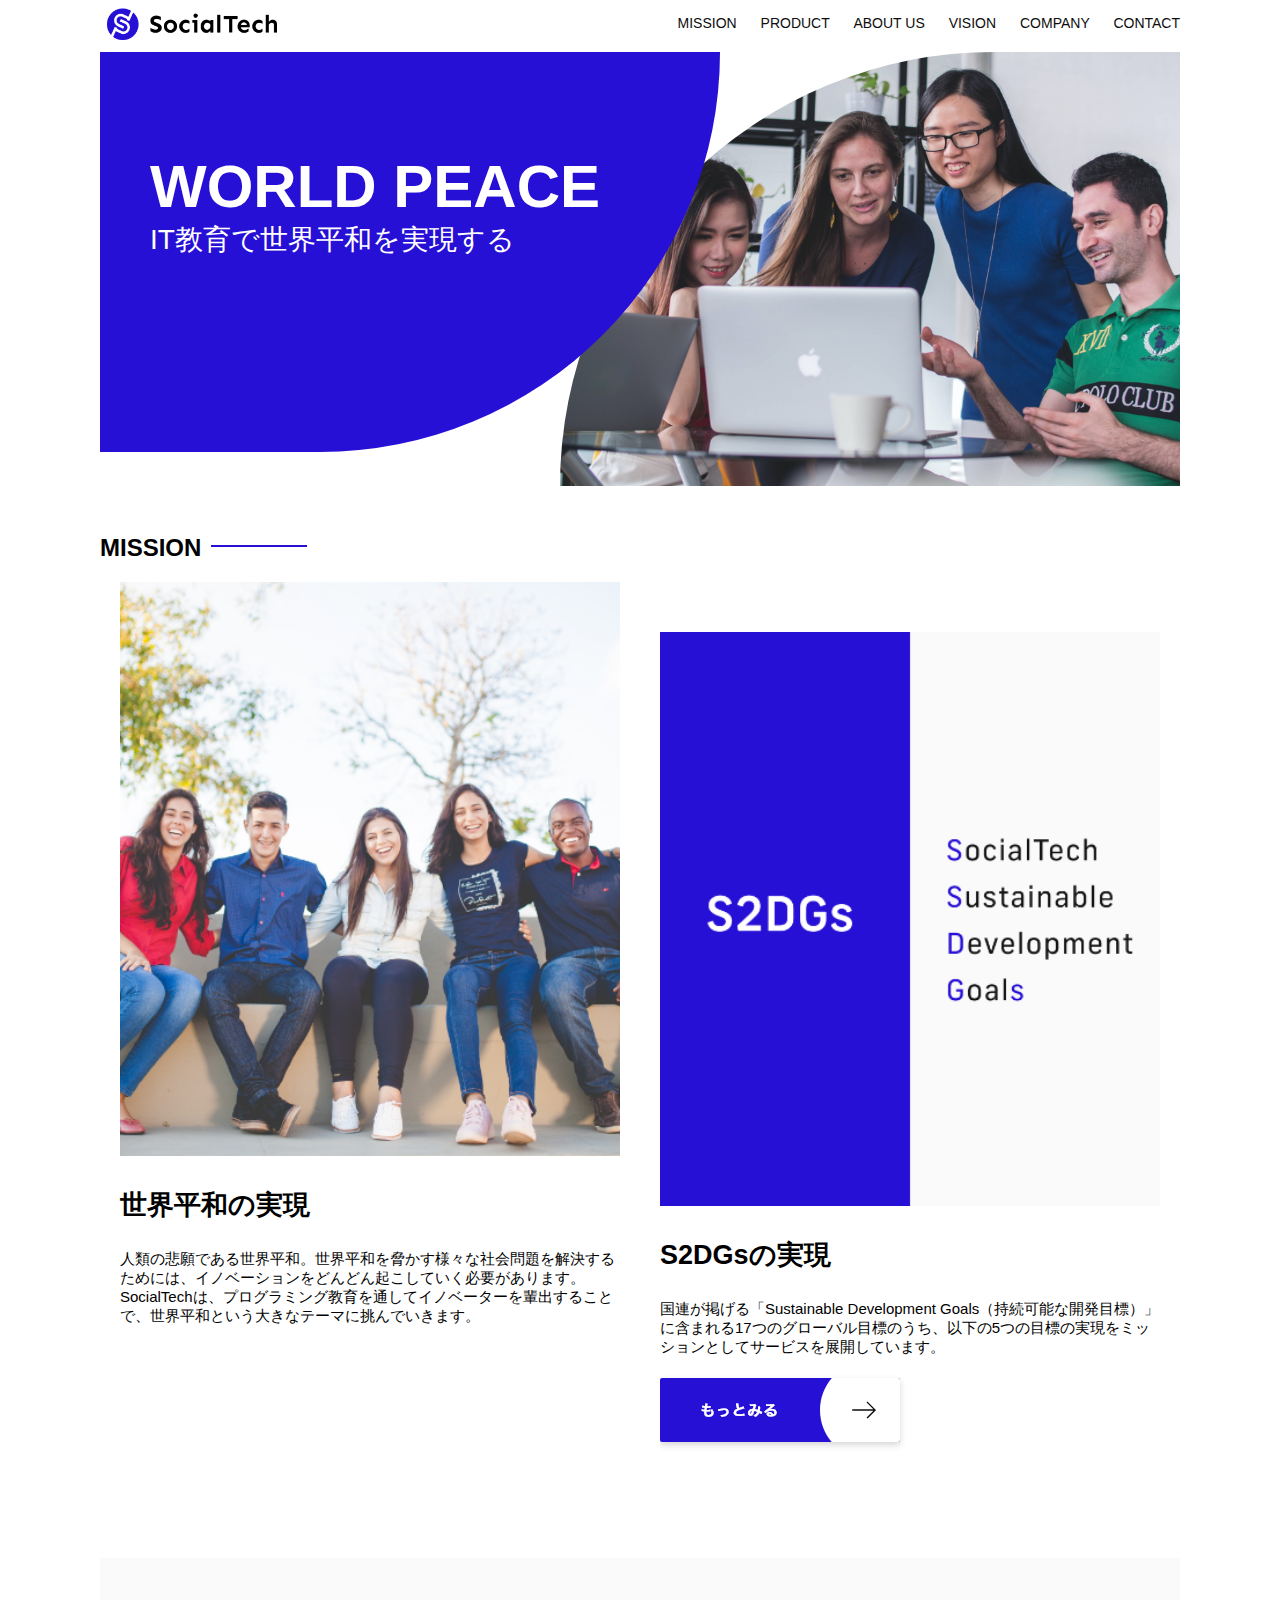
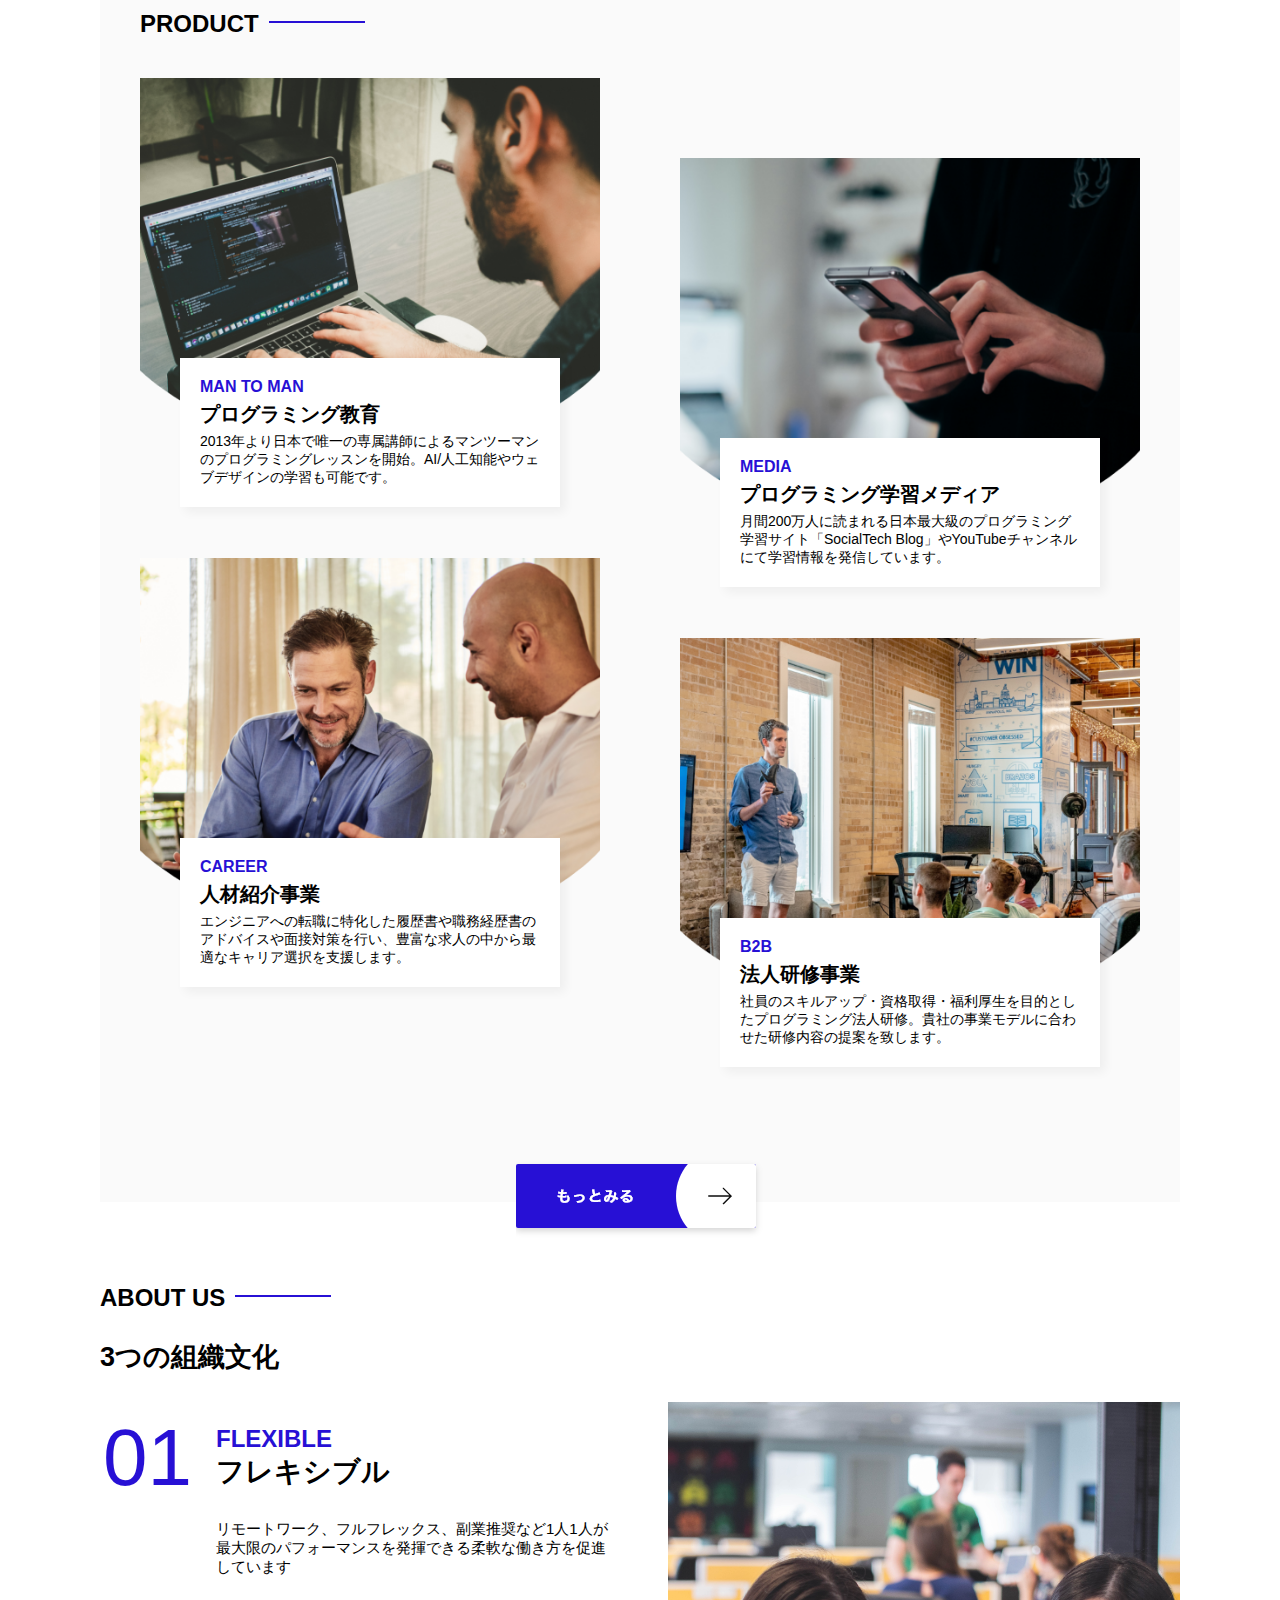
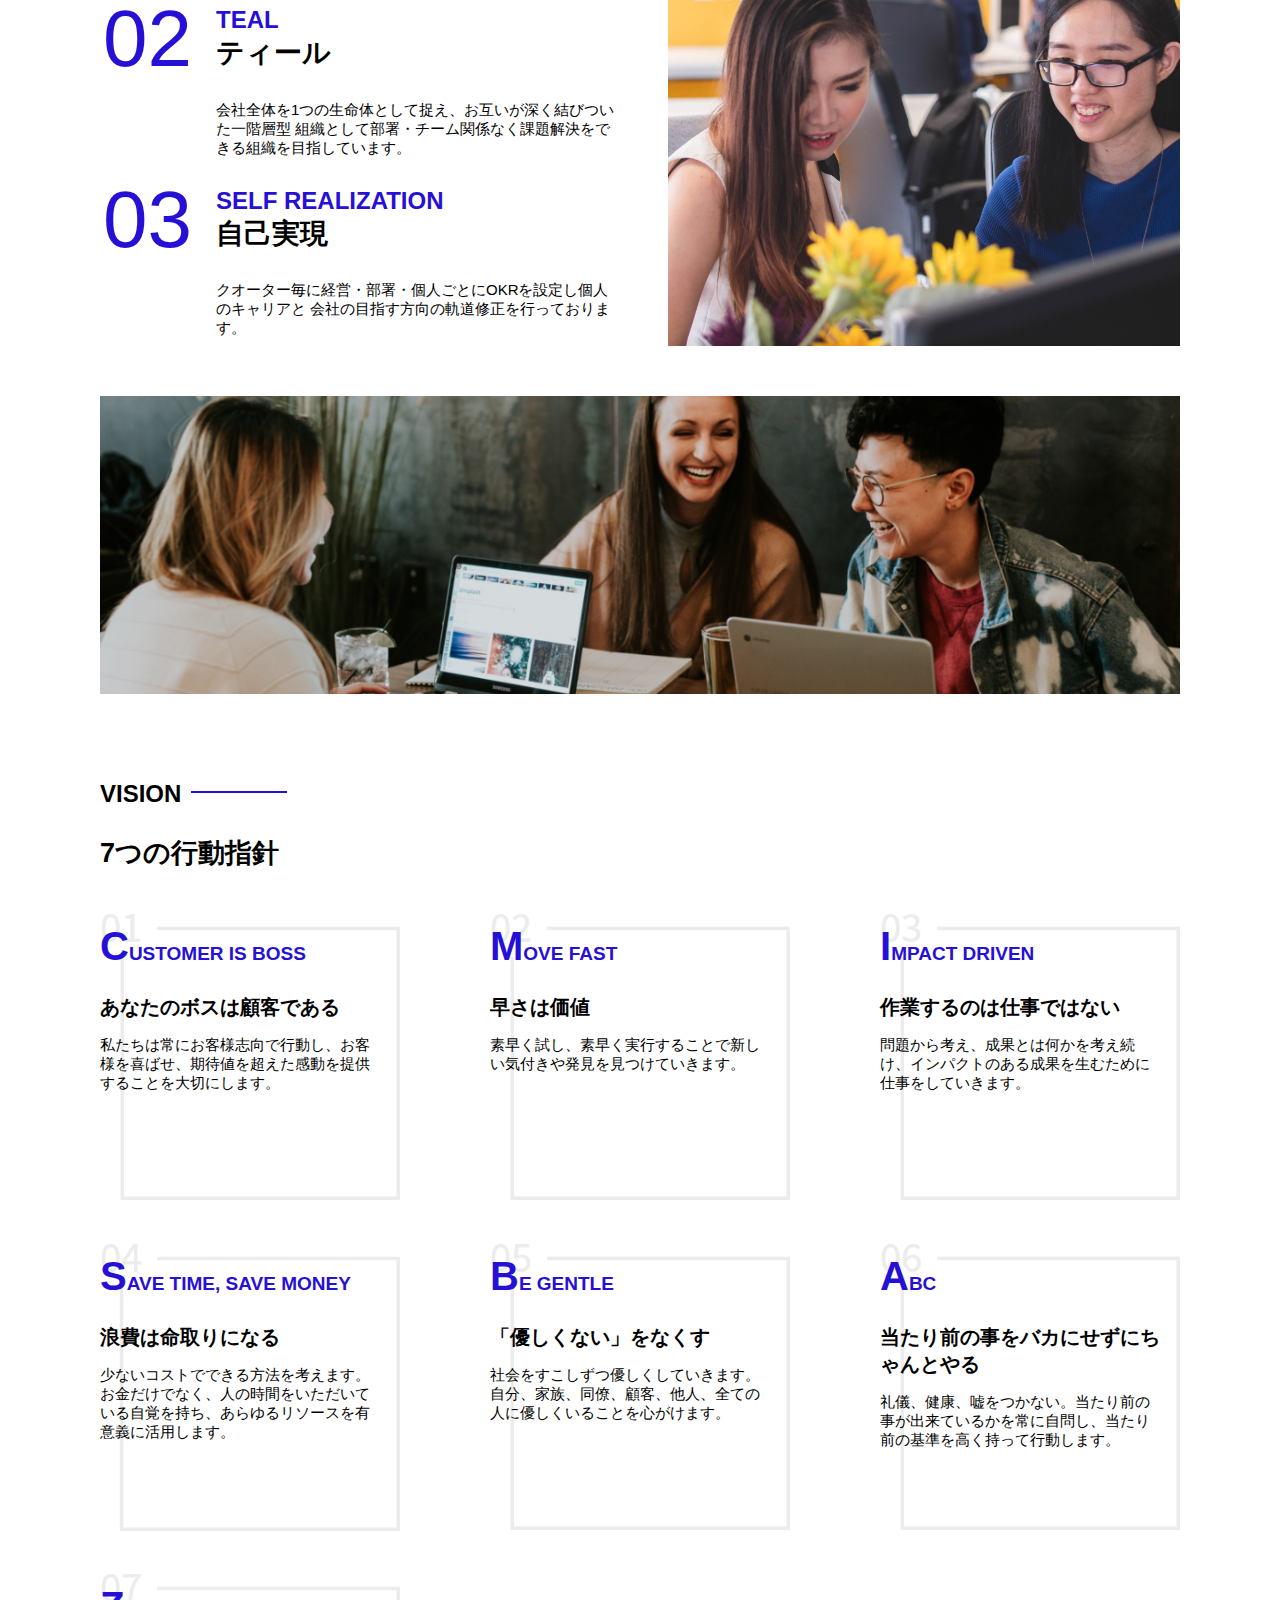
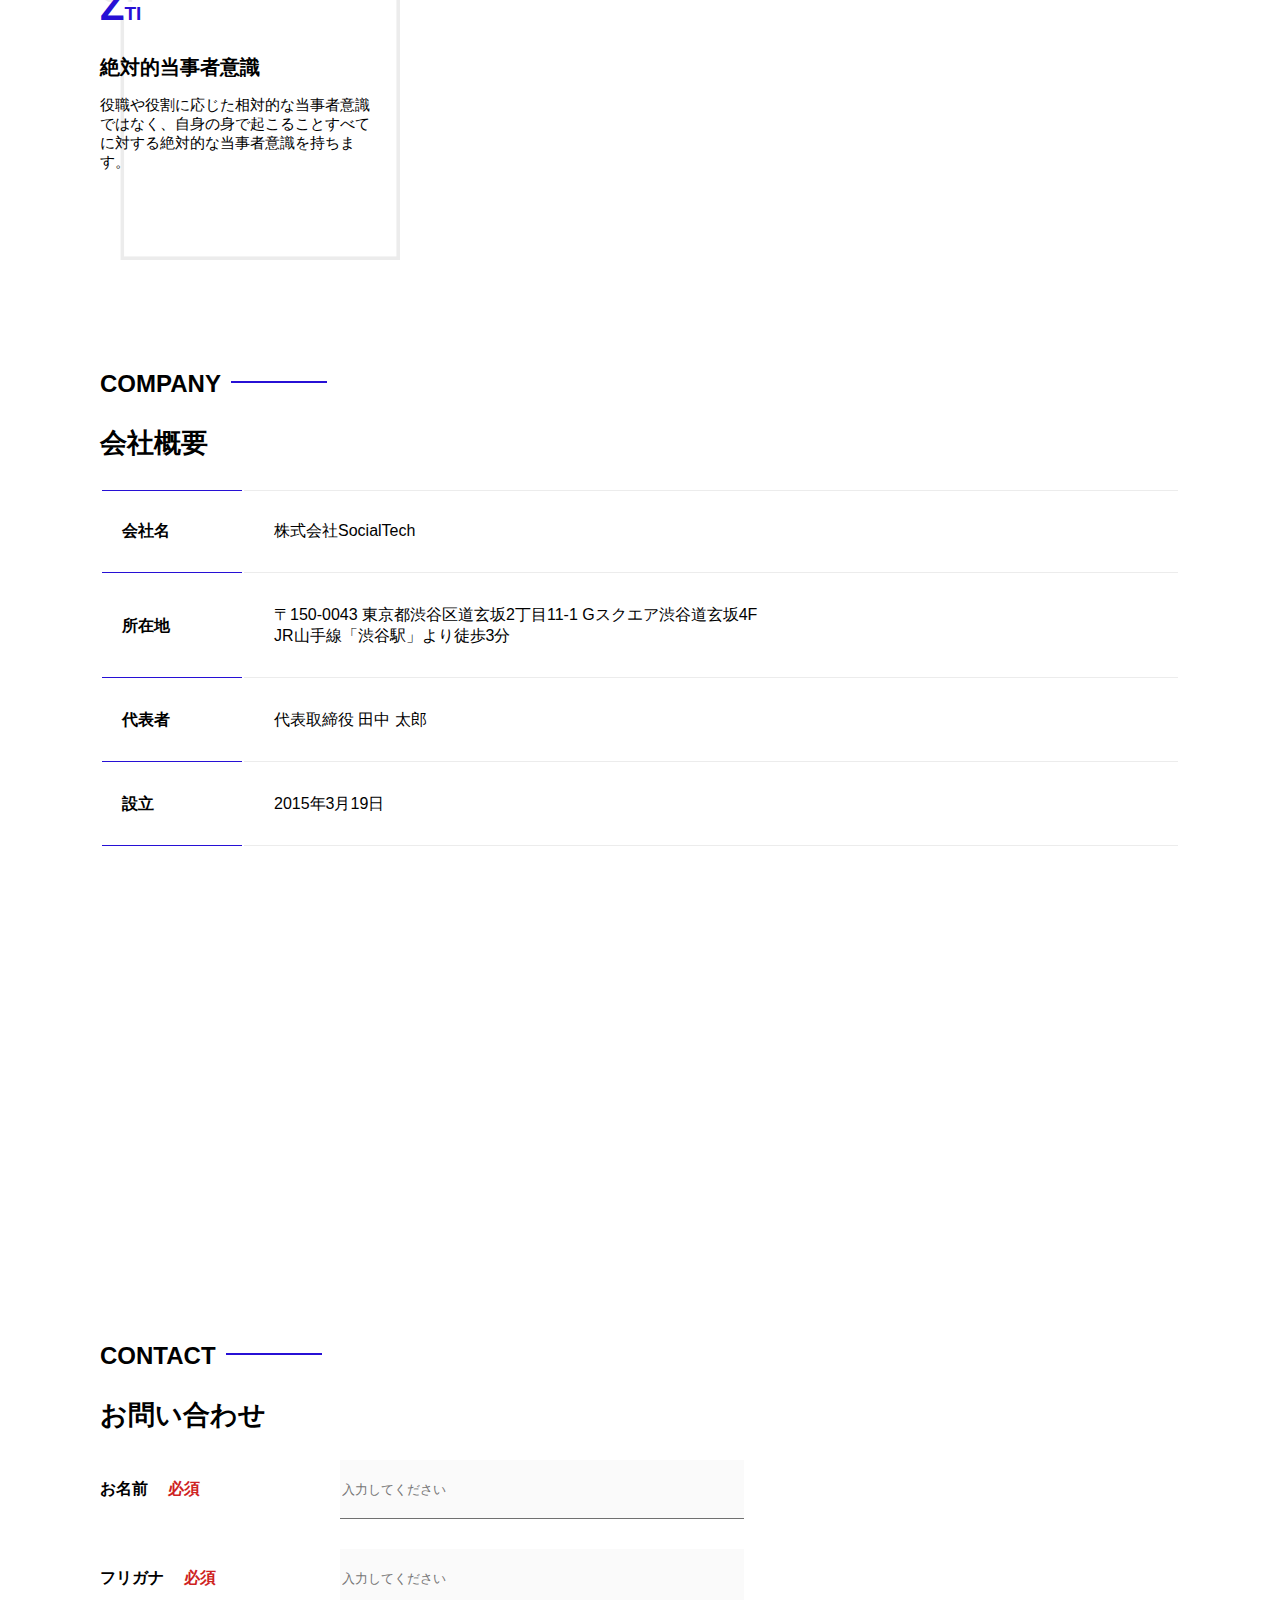
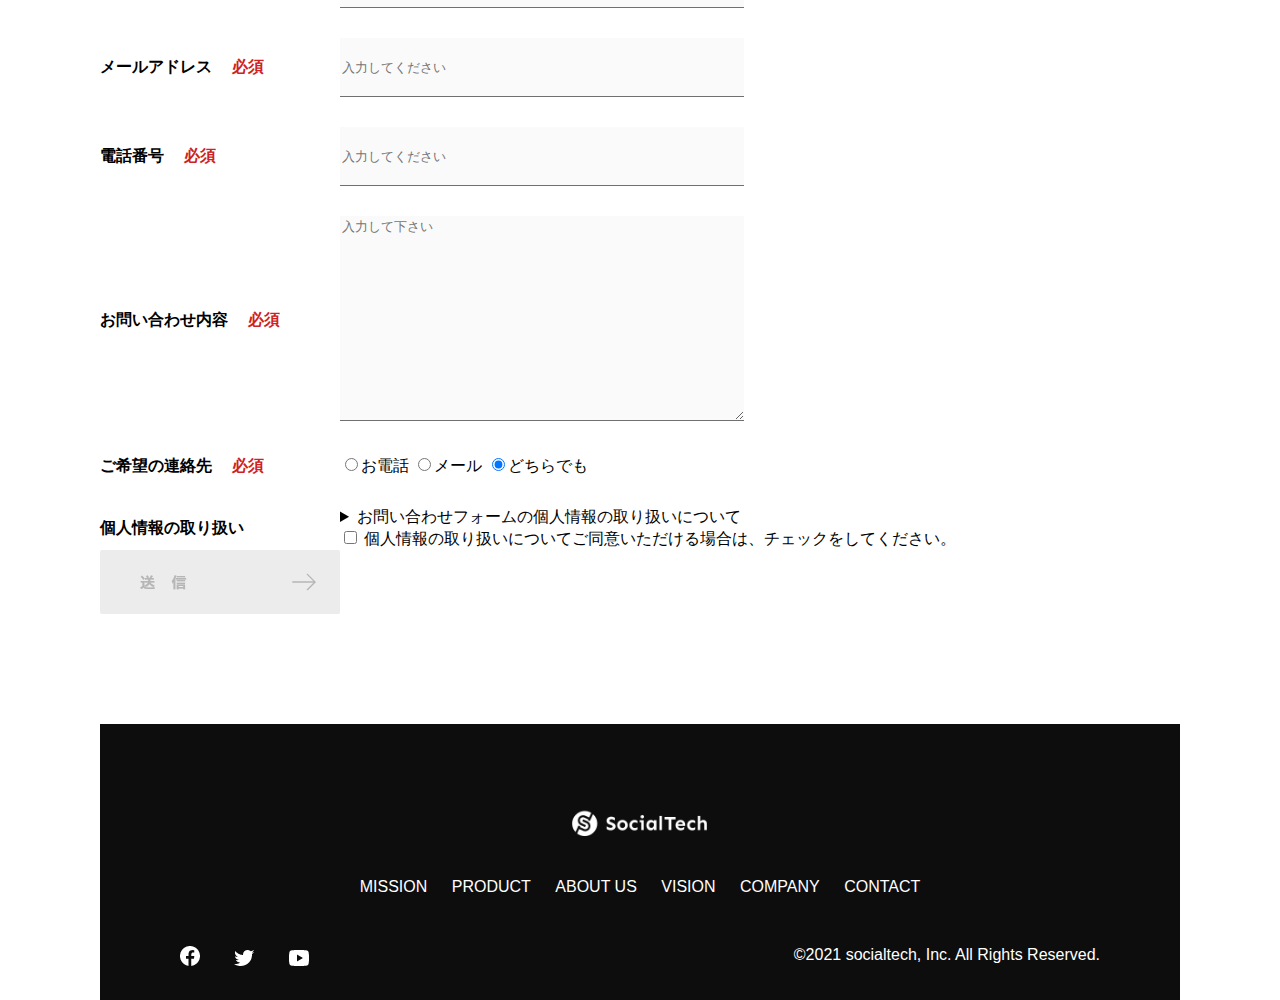
==== index.html @ 7c23506d "初回コミット" ====
<!DOCTYPE html>
<html>
  <head>
    <title>SocialTech</title>
    <meta name="description" content="SocialTechが目指す5つの目標（S2DGs）を紹介します">
    <meta charset="UTF-8">
    <meta name="viewport" content="width=device-width, initial-scale=1.0">
    <link rel="stylesheet" href="style.css"> 
    <style>
      img:not([alt]) {
        border: 10px solid red;
      }
    </style>
  </head>
  <body>
    <!-- ヘッダー -->
    <header>
      <!-- ロゴ -->
      <a href="index.html" id="logo"><img src="images/logo.png" alt="トップページに戻る"></a>
      <!-- PC用ナビゲーション -->
      <nav id="nav-pc">
        <a href="mission.html">MISSION</a>
        <a href="product.html">PRODUCT</a>
        <a href="index.html#aboutus">ABOUT US</a>
        <a href="index.html#vision">VISION</a>
        <a href="index.html#company">COMPANY</a>
        <a href="index.html#contact">CONTACT</a>
      </nav>
    <!-- スマホ用メニューボタン -->
     <img id="menu-sp" src="images/button-menu.png" alt="ナビゲーションを開く" onclick="document.getElementById('nav-sp').style.display = 'block'">
     <!-- スマホ用ナビゲーション -->
     <nav id="nav-sp">
       <img id="close" src="images/button-close.png" alt="ナビゲーションを閉じる" onclick="document.getElementById('nav-sp').style.display = 'none'">
       <a id="logo-sp" href="index.html" onclick="document.getElementById('nav-sp').style.display = 'none'"><img src="images/logo-sp.png" alt="トップページに戻る"></a>
       <a class="menu" href="mission.html" onclick="document.getElementById('nav-sp').style.display = 'none'">MISSION</a>
       <a class="menu" href="product.html" onclick="document.getElementById('nav-sp').style.display = 'none'">PRODUCT</a>
       <a class="menu" href="index.html#aboutus" onclick="document.getElementById('nav-sp').style.display = 'none'">ABOUT US</a>
       <a class="menu" href="index.html#vision" onclick="document.getElementById('nav-sp').style.display = 'none'">VISION</a>
       <a class="menu" href="index.html#company" onclick="document.getElementById('nav-sp').style.display = 'none'">COMPANY</a>
       <a class="menu" href="index.html#contact" onclick="document.getElementById('nav-sp').style.display = 'none'">CONTACT</a>
       <div id="sns">
         <a href="https://www.facebook.com/sejuku2013"><img src="images/button-facebook.png" alt="Facebookのリンク"></a>
         <a href="https://twitter.com/samuraijuku"><img src="images/button-twitter.png" alt="Twitterのリンク"></a>
         <a href="https://www.youtube.com/channel/UCCFOQO5aDK0xXam4cUQXT8g"><img src="images/button-youtube.png" alt="YouTubeのリンク"></a>
       </div>
    </header>
    <!-- メイン -->  
    <main>
      <article>
        <!-- メインビジュアル -->
        <section id="main-visual">
          <div id="main-message">
            <h1>WORLD PEACE</h1>
            <p>IT教育で世界平和を実現する</p>
          </div>
          <img src="images/index/index-main.png" alt="多国籍の仲間がパソコンを眺める">
        </section>

        <!--ミッション-->
        <section id="mission">
          <h2 class="index-h2">MISSION</h2>
          <div id="mission-flex">
            <!-- 左側 -->
            <div>
              <img id="mission-photo" src="images/index/index-mission.png" alt="屋外のベンチで写真を撮影する多国籍の仲間たち">
              <h3>世界平和の実現</h3>
              <p>人類の悲願である世界平和。世界平和を脅かす様々な社会問題を解決するためには、イノベーションをどんどん起こしていく必要があります。SocialTechは、プログラミング教育を通してイノベーターを輩出することで、世界平和という大きなテーマに挑んでいきます。
              </p>
            </div>
            
            <!-- 右側 -->
            <div>
              <img id="s2dgs" src="images/index/s2dgs.png" alt="S2DGs">
              <h3>S2DGsの実現</h3>
              <p>国連が掲げる「Sustainable Development Goals（持続可能な開発目標）」に含まれる17つのグローバル目標のうち、以下の5つの目標の実現をミッションとしてサービスを展開しています。</p>
              <a href="mission.html">
                <img src="images/button-more.png" alt="もっとみる">
              </a>
            </div>
          </div>
        </section>

        <!-- プロダクト -->
        <section id="product">
          <h2 class="index-h2">PRODUCT</h2>
          <div>
            <div id="product-left">
              <div>
                <img class="product-photo" src="images/index/index-mantoman.png" alt="PCでコードを書く男性">
                <div class="product-explain">
                  <span>MAN TO MAN</span>
                  <h3>プログラミング教育</h3>
                  <p>2013年より日本で唯一の専属講師によるマンツーマンのプログラミングレッスンを開始。AI/人工知能やウェブデザインの学習も可能です。</p>
                </div>
              </div>
              <div>
                <img class="product-photo" src="images/index/index-career.png" alt="笑顔で話し合う2人の男性">
                <div class="product-explain">
                  <span>CAREER</span>
                  <h3>人材紹介事業</h3>
                  <p>エンジニアへの転職に特化した履歴書や職務経歴書のアドバイスや面接対策を行い、豊富な求人の中から最適なキャリア選択を支援します。</p>
                </div>
              </div>
            </div>
            <div id="product-right">
              <div>
                <img class="product-photo" src="images/index/index-media.png" alt="スマートフォンを操作する人">
                <div class="product-explain">
                  <span>MEDIA</span>
                  <h3>プログラミング学習メディア</h3>
                  <p>月間200万人に読まれる日本最大級のプログラミング学習サイト「SocialTech Blog」やYouTubeチャンネルにて学習情報を発信しています。</p>
                </div>
              </div>
              <div>
                <img class="product-photo" src="images/index/index-b2b.png" alt="講演中の男性とそれを聴く人々">
                <div class="product-explain">
                  <span>B2B</span>
                  <h3>法人研修事業</h3>
                  <p>社員のスキルアップ・資格取得・福利厚生を目的としたプログラミング法人研修。貴社の事業モデルに合わせた研修内容の提案を致します。</p>
                </div>
              </div>
            </div>
          </div>
          <div>
            <a id="product-more" href="http://google.com">
              <img src="images/button-more.png" alt="もっと見る">
            </a>
          </div>
        </section>

        <!-- ABOUT US -->
        <section id="aboutus">
          <h2 class="index-h2">ABOUT US</h2>
          <h3>3つの組織文化</h3>
          <div>
            <table class="culture-table">
              <tr>
                <td>
                  <span class="culture-num">01</span>
                </td>
                <td>
                  <span class="culture-en">FLEXIBLE</span>
                  <span class="culture-jp">フレキシブル</span>
                </td>
              </tr>
              <tr>
                <td>
                  <!-- 空のセル -->
                </td>
                <td>
                  <p class="culture-description">
                    リモートワーク、フルフレックス、副業推奨など1人1人が最大限のパフォーマンスを発揮できる柔軟な働き方を促進しています
                  </p>
                </td>
              </tr>
              <tr>
                <td>
                  <span class="culture-num">02</span>
                </td>
                <td>
                  <span class="culture-en">TEAL</span>
                  <span class="culture-jp">ティール</span>
                </td>
              </tr>
              <tr>
                <td>
                  <!-- 空のセル -->
                </td>
                <td>
                  <p class="culture-description">
                    会社全体を1つの生命体として捉え、お互いが深く結びついた一階層型
                    組織として部署・チーム関係なく課題解決をできる組織を目指しています。
                  </p>
                </td>
              </tr>
              <tr>
                <td>
                  <span class="culture-num">03</span>
                </td>
                <td>
                  <span class="culture-en">SELF REALIZATION</span>
                  <span class="culture-jp">自己実現</span>
                </td>
              </tr>
              <tr>
                <td>
                  <!-- 空のセル -->
                </td>
                <td>
                  <p class="culture-description">
                    クオーター毎に経営・部署・個人ごとにOKRを設定し個人のキャリアと
                    会社の目指す方向の軌道修正を行っております。
                  </p>
                </td>
              </tr>
            </table>
            <img class="culture-img" src="images/index/index-aboutus1.png" alt="笑顔で話し合う2人の女性">
          </div>
            <img class="culture-img2" src="images/index/index-aboutus2.png" alt="笑顔で話し合う3人の男女">
        </section>
         <!-- VISION -->
         <section id="vision">
          <h2 class="index-h2">VISION</h2>
          <h3>7つの行動指針</h3>
          <div>
            <div class="vision-box">
              <img src="images/index/vision-01.png" alt="01">
              <span>
                <h4>CUSTOMER IS BOSS</h4>
                <h5>あなたのボスは顧客である</h5>
                <p>私たちは常にお客様志向で行動し、お客様を喜ばせ、期待値を超えた感動を提供することを大切にします。</p>
              </span>
            </div>
            <div class="vision-box">
              <img src="images/index/vision-02.png" alt="02">
              <span>
                <h4>MOVE FAST</h4>
                <h5>早さは価値</h5>
                <p>素早く試し、素早く実行することで新しい気付きや発見を見つけていきます。</p>
              </span>
            </div>
            <div class="vision-box">
              <img src="images/index/vision-03.png" alt="03">
              <span>
                <h4>IMPACT DRIVEN</h4>
                <h5>作業するのは仕事ではない</h5>
                <p>問題から考え、成果とは何かを考え続け、インパクトのある成果を生むために仕事をしていきます。</p>
              </span>
            </div>
            <div class="vision-box">
              <img src="images/index/vision-04.png" alt="04">
              <span>
                <h4>SAVE TIME, SAVE MONEY</h4>
                <h5>浪費は命取りになる</h5>
                <p>少ないコストでできる方法を考えます。お金だけでなく、人の時間をいただいている自覚を持ち、あらゆるリソースを有意義に活用します。</p>
              </span>
            </div>
            <div class="vision-box">
              <img src="images/index/vision-05.png" alt="05">
              <span>
               <h4>BE GENTLE</h4>
               <h5>「優しくない」をなくす</h5>
               <p>社会をすこしずつ優しくしていきます。自分、家族、同僚、顧客、他人、全ての人に優しくいることを心がけます。</p>
              </span>
            </div>
            <div class="vision-box">
              <img src="images/index/vision-06.png" alt="06">
              <span>
                <h4>ABC</h4>
                <h5>当たり前の事をバカにせずにちゃんとやる</h5>
                <p>礼儀、健康、嘘をつかない。当たり前の事が出来ているかを常に自問し、当たり前の基準を高く持って行動します。</p>
              </span>
            </div>
            <div class="vision-box">
              <img src="images/index/vision-07.png" alt="07">
              <span>
               <h4>ZTI</h4>
               <h5>絶対的当事者意識</h5>
               <p>役職や役割に応じた相対的な当事者意識ではなく、自身の身で起こることすべてに対する絶対的な当事者意識を持ちます。</p>
              </span>
            </div>
          </div>
         </section>
         <!-- COMPANY -->
         <section id="company">
          <h2 class="index-h2">COMPANY</h2>
          <h3>会社概要</h3>
          <table id="company-table">
            <tr>
              <th class="tableheader-first">会社名</th>
              <td class="cell-first">株式会社SocialTech</td>
            </tr>
            <tr>
              <th class="tableheader">所在地</th>
              <td class="cell">〒150-0043 東京都渋谷区道玄坂2丁目11-1 Gスクエア渋谷道玄坂4F<br>JR山手線「渋谷駅」より徒歩3分</td>
            </tr>
            <tr>
              <th class="tableheader">代表者</th>
              <td class="cell">代表取締役 田中 太郎</td>
            </tr>
            <tr>
              <th class="tableheader">設立</th>
              <td class="cell">2015年3月19日</td>
            </tr>
          </table>
          <iframe src="https://www.google.com/maps/embed?pb=!1m18!1m12!1m3!1d1362.9758041585706!2d139.69515104851652!3d35.65924381236369!2m3!1f0!2f0!3f0!3m2!1i1024!2i768!4f13.1!3m3!1m2!1s0x60188caa213a85e5%3A0x8e064c523da1dacc!2z44K544Kv44Ko44Ki5riL6LC3!5e0!3m2!1sja!2sjp!4v1704589351808!5m2!1sja!2sjp" width="600" height="450" style="border:0;" allowfullscreen="" loading="lazy" referrerpolicy="no-referrer-when-downgrade"></iframe>
         </section>
         <!-- お問い合わせフォーム -->
         <section id="contact">
          <h2 class="index-h2">CONTACT</h2>
          <h3>お問い合わせ</h3>
          <form action="https://api.staticforms.xyz/submit" method="post">
              <input type="text" name="honeypot" style="display:none">
              <input type="hidden" name="accessKey" value="xxxxxx-xxxx-xxxx-xxxx-xxxxxxxxxxx">
              <input type="hidden" name="subject" value="Webサイトからお問い合わせがありました" />
              <input type="hidden" name="replyTo" value="〇〇〇@△△△.com">
              <input type="hidden" name="redirectTo" value="">     
            <div>
              <div class="contact-heading">
                <label class="contact-label">お名前<span class="contact-span">必須</span></label>
              </div>
              <div>
                <input type="text" name="name" placeholder="入力してください" class="contact-textbox">
              </div>
            </div>
            <div>
              <div class="contact-heading">
                <label class="contact-label">フリガナ<span class="contact-span">必須</span></label>
              </div>
              <div>
                <input type="text" name="furigana" placeholder="入力してください" class="contact-textbox">
              </div>
            </div>
            <div>
              <div class="contact-heading">
                <label class="contact-label">メールアドレス<span class="contact-span">必須</span></label>
              </div>
              <div>
                <input type="text" name="email" placeholder="入力してください" class="contact-textbox">
              </div>
            </div>
            <div>
              <div class="contact-heading">
                <label class="contact-label">電話番号<span class="contact-span">必須</span></label>
              </div>
              <div>
                <input type="text" name="tel" placeholder="入力してください" class="contact-textbox">
              </div>
            </div>
            <div>
              <div class="contact-heading">
                <label class="contact-label">お問い合わせ内容<span class="contact-span">必須</span></label>
              </div>
              <div>
                <textarea class="contact-textarea" placeholder="入力して下さい" name="message"></textarea>
              </div>
            </div>
            <div>
              <div class="contact-heading">
                <label class="contact-label">ご希望の連絡先<span class="contact-span">必須</span></label>
              </div>
              <div>
                <input class="radiobutton" type="radio" value="tel" name="contact" checked><label>お電話</label>
                <input class="radiobutton" type="radio" value="mail" name="contact" checked><label>メール</label>
                <input class="radiobutton" type="radio" value="both" name="contact" checked><label>どちらでも</label>
              </div>
            </div>
            <div>
             <div class="contact-heading">
              <label class="contact-label">個人情報の取り扱い</label>
             </div>
             <div>
              <details>
                <summary>お問い合わせフォームの個人情報の取り扱いについて</summary>
                <div>
                  <span>１．組織の名称又は氏名</span><br>
                  株式会社SocialTech<br><br>
                  <span>２．個人情報保護管理者（若しくはその代理人）の氏名又は職名、所属及び連絡先
                    鈴木 一郎 コーポレート部</span><br>
                  メールアドレス：support@socialtech.net<br>
                  TEL：03-xxxx-xxxx<br>
                  <span>３．個人情報の利用目的</span><br>
                  ・本サービス及び本サービスに関連する情報の提供又はそれらに関する連絡のため<br>
                  ・ユーザーの本人確認のため<br>
                  ・当社サービスのご案内のため<br>
                  ・当社の商品等の広告または宣伝（電子メールによるものを含むものとします。）<br><br>
                  <span>４．個人情報の取り扱い業務の委託</span><br>
                  個人情報の取扱業務の全部または一部を外部に業務委託する場合があります。<br>
                  その際、弊社は、個人情報を適切に保護できる管理体制を敷き実行していることを条件として<br>
                  委託先を厳選したうえで、機密保持契約を委託先と締結し、お客様の個人情報を厳密に管理させます。<br><br>
                  <span>５．個人情報の開示等の請求</span><br>
                  お客様は、弊社に対してご自身の個人情報の開示等（利用目的の通知、開示、内容の訂正・追加・削除、利用の停止または消去、第三者への提供の停止）に関して、当社問合わせ窓口に申し出ることができます。<br>
                  その際、弊社はお客様ご本人を確認させていただいたうえで、合理的な期間内に対応いたします。<br><br>
                  なお、個人情報に関する弊社問合わせ先は、次の通りです。<br><br>
                  株式会社SocialTech　個人情報問合せ窓口<br>
                  〒150-0043　東京都渋谷区道玄坂2丁目11-1 Ｇスクエア渋谷道玄坂 4F<br>
                  メールアドレス：support@socialtech.net　TEL：03-xxxx-xxxx<br><br>
                  <span>６．個人情報を提供されることの任意性について</span><br><br>
                  お客様がご自身の個人情報を弊社に提供されるか否かは、お客様のご判断によりますが、もしご提供されない場合には、適切なサービスが提供できない場合がありますので予めご了承ください。
                </div>
              </details>
              <input type="checkbox" name="agree">
              <span>個人情報の取り扱いについてご同意いただける場合は、チェックをしてください。</span>
            </div>
              <input type="image" src="images/button-submit.png" alt="送信する">
          </form>
         </section>
      </article>
    </main>
    <footer>
      <div id="footer-logo">
        <img src="images/logo-sp.png" alt="SocialTech">
      </div>
      <div id="footer-link">
        <a href="mission.html">MISSION</a>
        <a href="product.html">PRODUCT</a>
        <a href="index.html#aboutus">ABOUT US</a>
        <a href="index.html#vision">VISION</a>
        <a href="index.html#company">COMPANY</a>
        <a href="index.html#contact">CONTACT</a>
      </div>
      <div id="sns-footer">
        <a href="https://www.facebook.com/sejuku2013"><img src="images/button-facebook.png" alt="Facebookのリンク"></a>
        <a href="https://twitter.com/samuraijuku"><img src="images/button-twitter.png" alt="Twitterのリンク"></a>
        <a href="https://www.youtube.com/channel/UCCFOQO5aDK0xXam4cUQXT8g"><img src="images/button-youtube.png" alt="YouTubeのリンク"></a>
        <span id="copyright"> &copy;2021 socialtech, Inc. All Rights Reserved. </span>
      </div>
    </footer>
  </body>
</html>
---- style.css ----
/* PC、スマホ共通スタイル */
body {
  font-family: "Source Sans Pro", "Hiragino Kaku Gothic ProN", Meiryo, Arial, sans-serif;
}
p {
  font-size: 15px;
}
/*================
 PC用のスタイル 
=================*/
  /* 横幅設定 */
  @media screen and (min-width: 768px) {
    body {
      max-width: 1080px;
      min-width: 960px;
      margin: 0 auto 0 auto;
    }
    
    /* ヘッダー */
    header {
      display: flex;
      justify-content: space-between;
    }
    /* ナビゲーションのレイアウト */
    #nav-pc{
      font-size: 14px;
      padding-top: 15px;
    }
    
    /* ナビゲーションのリンクの装飾設定 */
    #nav-pc > a{
      text-decoration: none;
      margin-left: 20px;
    }
    #nav-pc > a:link{
      color: #0d0d0d;
    }
    #nav-pc > a:visited{
      color: #0d0d0d;
    }
    #nav-pc > a:hover{
      color: #0d0d0d;
      text-decoration: underline;
    }
    #nav-pc > a:active{
      color: #0d0d0d;
    }
       /* スマホ用ナビを非表示 */
   #nav-sp,#menu-sp {
     display: none;
   }

  /* メインビジュアル */
  #main-visual {
    position: relative;
    height: 400px;
  }
  #main-message{
    position: absolute;
      top:0;
      left:0;
    background-color: #2710d5;
    color: #ffffff;
    border-radius: 0 0 476px 0;
    width: 100%;
    height: 100%;
    max-width: 620px;
    z-index: 11;
  }

  #main-message > h1{
    font-size: 60px;
    font-weight: bold;
    margin: 100px 0 0 50px;
  }

  #main-message > p{
    font-size: 28px;
    margin: 0 0 0 50px;
  }

  #main-visual > img{
    position: absolute;
      top: 0;
      right: 0;
    max-width: 620px;
    border-radius: 476px 0 0 0;
    z-index: 10;
  }

  /*見出し*/
  h2{
    margin: 40px 0 0 0;
  }

  h2::after{
    content: url("images/line.png");
    margin-left: 10px;
  }

  h3{
    font-size: 27px;
  }

  /* ミッション */

  #mission{
    margin: 80px auto;
    width: 100%;
  }

  #mission-flex{
    width: 100%;
    display: flex;
  }

  #mission-flex > div{
    width: 50%;
    margin: 20px;
  }

  #mission-photo{
    width: 100%;
  }

  #s2dgs{
    margin: 50px 0 0 0;
    width: 100%;
  }

  /* プロダクト */
  #product{
    background-color: #fafafa;
    margin: 80px 0 80px 0;
    padding: 10px 40px 0px 40px;
  }

  /* 外枠 */
  #product > div{
    margin-top: 40px;
    display: flex;
  }

    /* 左のカラム */
  #product-left {
    width: 50%;
    margin-right: 20px;
  }

      /* 右のカラム */
  #product-right {
      width: 50%;
      margin-left: 20px;
      margin-top: 80px;
  }

  /* 画像＋説明の枠 */
  #product-left > div {
    position: relative;
    height: 480px;
    margin-right: 20px;
  }


  #product-right > div {
    position: relative;
    height: 480px;
    margin-left: 20px;
  }

  /* 画像 */
  .product-photo {
    width: 100%;
  }

  /* 説明文の枠 */
  .product-explain {
    background-color: #ffffff;
    position: absolute;
    left: 0;
    top: 280px;
    margin: 0 40px 0 40px;
    padding: 20px ;
    box-shadow: 5px 5px 10px rgba(0, 0, 0, 0.05);
  }

  /* 説明文の英語 */
  .product-explain > span{
    color: #2710d5;
    font-weight: bold;
    font-size: 16px;
    margin: 0px;
    
  }

  /* 見出し */
  .product-explain > h3{
    font-size: 20px;
    margin: 5px 0;
  }
  /* 説明文 */
  .product-explain > p{
    font-size: 14px;
    margin: 0px;
  }

  #product-more{
    margin: 0 auto -42px auto;
  }

  /* ABOUT US */
  #aboutus{
    margin: 80px auto;
  }

  /* 3つの組織文化と画像を入れる枠 */
  #aboutus>div{
    display: flex;
  }

    /* 画像 */
  .culture-img{
    width: 100%;
    align-self: flex-start;
  }
  .culture-img2{
    margin-top: 50px;
    width: 100%;
  }
  /* 3つの組織文化の表 */
  .culture-table{
    margin-right: 50px;
  }
    /* 番号 */
  .culture-num{
    font-size: 80px;
    color: #2710d5;
    margin-right: 20px;
  }

  /* 組織文化英語 */
  .culture-en{
    color: #2710d5;
    font-weight: bold;
    font-size: 24px;
    display: block;
  }
    /* 組織文化日本語 */
  .culture-jp{
    font-size: 28px;
    font-weight: bold;
  }
  /* 説明文 */
  .culture-description{
    margin: 0;
  }

  /* Vision */
  #vision{
    margin: 80px auto;
  }

  #vision >div{
    width: 100%;
    display: flex;
    justify-content: space-between;
    flex-wrap: wrap;
  }

  .vision-box{
    width: 300px;
    height: 300px;
    margin-bottom: 30px;
    position: relative;
  }

  .vision-box > img{
    width: 100%;
    height: auto;
    position: absolute;
    top: 0;
    left: 0;
    z-index: 30;
  }

  .vision-box > span{
    position: absolute;
    top: 0;
    left: 0;
    z-index: 31;
    margin-right: 20px;
  }

  .vision-box>span>h4{
    color: #2710d5;
    font-size: 19px;
    margin-top: 80px 0 0 0;
  }

  .vision-box>span>h4::first-letter{
    font-size: 40px;
  }

  .vision-box>span>h5{
    font-size: 20px;
    margin: 0px;
  }

  .vision-box > span > p{
    margin-top: 10px 0 0 0;
  }

  /* 会社概要*/
  #company{
    margin: 80px auto 80px auto;
  }

  #company-table{
    width: 100%;
  }

  .tableheader{
    text-align: left;
    padding: 20px;
    border-bottom-color: #2710d5;
    border-bottom-width: 1px;
    border-bottom-style: solid;
    width: 100px;
  }

  .tableheader-first{
    text-align: left;
    padding: 20px;
    border-bottom-color: #2710d5;
    border-bottom-width: 1px;
    border-bottom-style: solid;
    width: 100px;
    border-top-color: #2710d5;
    border-top-width: 1px;
    border-top-style: solid;
  }

  .cell{
    padding: 30px;
    border-bottom-color: #ececec;
    border-bottom-width: 1px;
    border-bottom-style: solid;
  }

  .cell-first{
    padding: 30px;
    border-bottom-color: #ececec;
    border-bottom-width: 1px;
    border-bottom-style: solid;
    border-top-color: #ececec;
    border-top-width: 1px;
    border-top-style: solid;
  }

  #company > iframe{
    width: 100%;
    height: 368px;
    margin: 40px 0 0 0;

  }

  /* お問い合わせ */
  #contact{
    margin: 80px 0 80px 0;
  }

  /* 外枠 */
  #contact > form >div{
    display: flex;
    flex-direction: row;
    flex-wrap: wrap;
    padding-bottom: 30px;
  }

  /* 左列の見出し */
  .contact-heading {
    width: 240px;
    align-self: center;
  }

  /* 見出しのラベル */
  .contact-label {
    font-weight: bold;
  }

  /* 必須 */
  .contact-span {
    color: #ce2222;
    margin: 0 0 0 20px;
    font-weight: bold;
}
  /* テキストボックス */
  .contact-textbox {
    border-top: 0;
    border-left: 0;
    border-right: 0;
    border-bottom-width: 1px;
    border-bottom-color: #707070;
    border-bottom-style: solid;
    background-color: #fafafa;
    width: 400px;
    height: 56px;
  }

  /* お問い合わせ内容のテキストエリア */
  .contact-textarea {
    border-top: 0;
    border-left: 0;
    border-right: 0;
    border-bottom-width: 1px;
    border-bottom-color: #707070;
    border-bottom-style: solid;
    background-color: #fafafa;
    width: 400px;
    height: 200px;
  }

    /* 個人情報の取り扱い */
  details{
    width: 700px;
  }

  details > div{
    background-color: #fafafa;
    padding: 20px;
  }

  /* フッター */
  footer{
    background-color: #0d0d0d;
    text-align: center;
    padding: 80px 80px 30px 80px;
  }

  #footer-logo {
    margin-bottom: 30px;
  }


  #footer-link{
    margin-bottom: 50px;
  }

  #footer-link > a{
    text-decoration: none;
    margin: 10px;

  }

  #footer-link > a:link{
    color: #ffffff;
  }
  #footer-link > a:visited{
    color: #ffffff;
  }
  #footer-link > a:hover{
    color: #ffffff;
    text-decoration: underline;
  }
  #footer-link > a:active{
    color:#ffffff;
  }

  #sns-footer{
    text-align: left;
    width: 100%;
  }

  #sns-footer > a{
    margin-right: 30px;
  }

  #copyright{
    color: #ffffff;
    float: right;
  }
     /* mission.html用スタイル */
   /* ミッションのメインビジュアル */

   #mission-main{
    height: 496px;
    width: 100%;
    background-image: url(images/mission/mission-main.png);
    background-repeat: no-repeat;
    background-position-y: center;
   }

   #mission-title{
    background-color: #2710d5;
    width: 368px;
    color: #ffffff;
    height: 496px;
    border-radius: 0 248px 248px 0;
    position: relative;
   }

   #mission-title > h1{
    position: absolute;
     top:0;
     left:100px;
    font-size: 80px;
   }

   #mission-title > span{
    position: absolute;
      top:200px;
      left: 100px;
    font-size:26px;
   }

   #mission-title > div{
    position: absolute;
      top:350px;
      left:100px;
    font-size: 16px;
   }

   #mission-s2dgs{
    width: 100%;
    margin: 20px;
   }

   .mission-h2{
    color: #2710d5;
    font-size: 40px;
   }
   
   .mission-h2::after{
    content: none;
   }

   #mission-5goals{
    margin: 20px;
    display: flex;
   }

   #mission-5goals > div{
    flex-grow: 1;
    padding: 20px;
   }

   #mission-5goals > div > div{
    margin-bottom: 40px;
   }

   .fivegoals-image-right{
    float: right;
    margin: 20px;
   }

   .fivegoals-image-left{
    float: left;
    margin: 20px;
   }

   .fivegoals-number{
    color: #2710d5;
    font-size: 48px;
    margin: 0;
   }

   .fivegoals-h3{
    font-size: 28px;
    margin: 0;
   }

   .fivegoals-p{
    margin: 0;
   }

       /* product.html用スタイル */
   /* プロダクトのメインビジュアル */

   #product-main{
    height: 496px;
    width: 100%;
    background-image: url(images/product/product-main.png);
    background-repeat: no-repeat;
    background-position-y: center;
   }

   #product-title{
    background-color: #2710d5;
    width: 368px;
    height: 496px;
    color: #ffffff;
    border-radius: 0 248px 248px 0;
    position:relative;
   }

   #product-title > h1{
    font-size: 80px;
    position: absolute;
      top:0;
      left: 100;
   }
   #product-title > span{
    position: absolute;
      top: 200px;
      left: 100px;
      font-size: 26px;
   }
   #product-title > div{
    position:absolute;
      top: 350px;
      left: 100px;
    font-size: 16px;
  }
 /* セクション1 */
  .product-section1{
    position: relative;
    margin: 20px;
    height: 340px;
  }

  .product-section1 > img{
    position: absolute;
      top: 0;
      left: 0;
      width: 450px;
      margin: 0 40px 30px 0;
    border-radius: 0 432px 0 0;
  }

  .product-section1 > div{
    position: absolute;
      top: 0;
      left: 480px;
  }

   /* セクション2 */
  .product-section2{
    position: relative;
    margin: 20px;
    height: 340px;
  }

  .product-section2 > img{
    position: absolute;
      top: 0;
      right: 0;
    width: 450px;
    margin: 0 0 30px 40px;
    border-radius:432px  0 0 0;
  }

  .product-section2 > div{
    width: 500px;
    position: absolute;
      top: 0;
      left: 0;
  }
  .product-h2{
    color: #2710d5;
    font-size: 24px;
    margin: 0;
  }
  .product-h3{
    font-size: 28px;
    margin: 0;
  }

}

  /*====================
  スマートフォン用のスタイル
  =====================*/
  @media screen and (max-width: 767px) {
  
    body{
      min-width: 375px;
      margin: 0;
    }

  /* PC用ナビゲーション非表示 */
    #nav-pc{
      display: none;
    }
  /* ハンバーガーメニュー */
   #menu-sp {
    float: right;
    padding: 0;
  }
  /* スマホ用ナビゲーションの表示切替 */
   /* 初期状態、レイアウトと非表示設定 */
   #nav-sp {
    background-color: #2710d5;
    position: absolute;
    left: 0;
    top: 0;
    height: 100%;
    width: 100%;
    display: none;
    z-index: 100;
  }
    /* ×ボタン */
  #close{
    position: absolute;
    top: 20px;
    right: 20px;
  }
    /* ナビゲーションメニュー用ロゴ */
  #logo-sp{
    margin: 80px 0 30px 20px;
  }
     /* ナビゲーションのリンクの装飾設定 */
     #nav-sp > a {
      display: block;
    }
    #nav-sp > a:link {
      color: #ffffff;
    }
    #nav-sp > a:visited {
      color: #ffffff;
    }
    #nav-sp > a:hover {
      color: #ffffff;
      text-decoration: underline;
    }
    #nav-sp > a:active {
      color: #ffffff;
    }
    #nav-sp > .menu {
      text-decoration: none;
      display: block;
      margin: 0 20px 0 20px;
      height: 44px;
      font-size: 16px;
      background-image: url("images/arrow.png");
      background-repeat: no-repeat;
      background-position: right top;
    }
    #sns {
      position: absolute;
      bottom: 20px;
      left: 20px;
    }
    #sns > a {
      margin-right: 30px;
    }
   /* メインビジュアル */
   #main-visual {
    position: relative;
    height: 470px;
    width: 100%;
    overflow: hidden;
  }
  #main-visual > div {
  position: absolute;
  top: 0;
  left: 0;
  background-color: #2710d5;
  color: white;
  border-radius: 0 0 476px 0;
  text-align: center;
  height: 280px;
  width: 100%;
  z-index: 11;
  }
  #main-visual > div > h1 {
    font-size: 28px;
    margin: 90px 0 0 0;
  }
  #main-visual > div > p {
    margin: 0;
  }
  #main-visual > img {
    width: 100%;
    border-radius: 476px 0 0 0;
    z-index: 10;
    position: absolute;
    bottom: 0;
    right: 0;
  }

  h2::after{
    content: url(images/line.png);
    margin-left: 10px;
  }
  h3{
    font-size: 24px;
    margin: 10px 0 0 0;
  }
  #mission{
    margin:20px;
  }
  #mission-photo{
    width: 100%;
  }

  #s2dgs{
    width: 100%;
  }

  /* PRODUCT */

  #product{
    background-color: #fafafa;
    padding: 10px 0 0 0;
  }
  #product h2{
    margin-left: 20px;
  }
     /* 外枠 */
   /* 左右のカラム　スマホでは縦並び */
   #product-left,
   #product-right {
     margin-right: 20px;
     margin-left: 20px;
   }
   #product-left > div, 
   #product-right > div{
    position:relative;
    height: 540px;
   }

   .product-explain{
    background-color: #ffffff;
    position: absolute;
      left:0;
      bottom:50px;
    padding: 20px;
    box-shadow: 5px 5px 10px rgba(0, 0, 0, 0.05);
   }
   .product-explain > span{
    color: #2710d5;
    font-weight:bold;
    font-size:16px;
    margin: 0;
   }
   .product-explain > h3{
    margin:10px 0;
   }

   .product-photo{
    width: 100%;
   }
   #product-more > img{
    margin: 0 0 -42px 20px;
   }

   /* ABOUT US */
   #aboutus{
    margin: 80px 20px;
   }

   #aboutus > div{
    display: flex;
    flex-direction: column;
   }

   .culture-table{
    width: 100%;
    padding-right: 20px;
    order: 2;
   }
   .culture-img{
    width: 100%;
    order: 1;

   }

   .culture-img2{
    width: 100%;
   }

   .culture-num{
    font-size: 80px;
    color: #2710d5;
   }

   .culture-en{
    color: #2710d5;
    font-weight: bold;
    font-size: 24px;
    display: block;
   }

   .culture-jp{
    display: block;
   }

   .culture-description{
    margin: 0;
   }
   /* VISION */
   #vision{
    margin: 80px 20px;
   }
   .vision-box{
    width: 300px;
    height: 300px;
    margin: 0 0 30px 0;
    position: relative;
   }
   .vision-box > img{
    width: 100%;
    height: auto;
    position: absolute;
      top: 0;
      left: 0;
    z-index: 30;
   }
   .vision-box > span{
    position: absolute;
      top: 0;
      left: 0;
      z-index: 31;
      margin-right: 20px;
   }
   .vision-box > span > h4{
    color: #2710d5;
    font-size: 19px;
    margin:60px 0 0 0;
   }
   .vision-box > span > h5{
    font-size: 20px;
    margin: 0;
   }

   .vision-box > span > p{
    margin: 10px 0 0 0;
   }

   /* COMPANY */
   #company{
    margin: 0 20px 0 20px;
   }

   #company > h3{
    margin: 0 0 20px 0;
   }

   #company > table{
    width: 100%;
   }

   .tableheader-first{
    text-align: left;
    padding: 20px;
    border-bottom-color: #2710d5;
    border-bottom-width: 1px;
    border-bottom-style: solid;

    border-top-color: #2710d5;
    border-top-width: 1px;
    border-top-style:solid;
    width: 50px;
   }
   .tableheader{
    text-align: left;
    padding: 20px;
    border-bottom-color: #2710d5;
    border-bottom-width: 1px;
    border-bottom-style: solid;
    width: 50px;
   }

  .cell{
    padding: 20px;
    border-bottom-color: #ececec;
    border-bottom-width: 1px;
    border-bottom-style: solid;
  }
  .cell-first{
    padding: 20px;
    border-bottom-color: #ececec;
    border-bottom-width: 1px;
    border-bottom-style: solid;

    border-top-color: #ececec;
    border-top-width: 1px;
    border-top-style: solid;
  }
  #company > iframe{
    width: 100%;
    height: 240px;
    margin-top: 40px;
  }

  /* CONTACT */
  #contact{
    margin: 80px 20px 80px 20px;
  }

  #contact > h3{
    margin-bottom:20px;
  }

  #contact > form > div{
    margin-bottom:20px;
  }

  .contact-heading{
    margin-bottom:20px;
  }

  /* ラベル */
  .contact-label{
    font-weight: bold;
  }

  /* 必須 */
  .contact-span{
    color: #ce2222;
    margin-left: 20px;
    font-weight: bold;
  }
  .contact-textbox{
    height: 56px;
    border-top: 0;
    border-left: 0;
    border-right: 0;
    background-color: #fafafa;
    width: 100%;
  }
  .contact-textarea {
    height: 150px;
    border-top: 0;
    border-left: 0;
    border-right: 0;
    background-color: #fafafa;
    width: 100%;
  }

  .radiobutton{
    margin-bottom: 20px;
  }

  .radiobutton + label::after{
    content: "\A";
    white-space: pre;
  }

  /* フッター */
  footer{
    background-color: #0d0d0d;
    padding: 30px 20px 50px 20px;
  }

  #footer-logo{
    margin-bottom: 30px;
  }

  #footer-link{
    margin-left: 50px;
  }

  #footer-link > a{
    text-decoration: none;
    margin: 0 20px 30px 0;
    display: block;
    background-image: url(images/arrow.png);
    background-repeat: no-repeat;
    background-position: right top;
  }

  #footer-link > a:link {
    color: #ffffff;
  }
  #footer-link > a:visited {
    color: #ffffff;
  }
  #footer-link > a:hover {
    color: #ffffff;
    text-decoration: underline;
  }
  #footer-link > a:active {
    color: #ffffff;
  }
  #sns-footer > a {
    margin-right: 30px;
}

#copyright {
    font-size: 12px;
    display: block;
    margin-top: 30px;
    color: #ffffff; 
}

   /* mission.html用スタイル */
   /* ミッションのメインビジュアル */
   #mission-main {
    height: 256px;
    width: 100%;
    background-image: url(images/mission/mission-main.png);
    background-repeat: no-repeat;
    background-position-y: center;
    background-size: auto 208px ;
  }

  #mission-title{
    background-color: #2710d5;
    width: 136px;
    color: #ffffff;
    height: 256px;
    border-radius: 0 248px 248px 0;
    position: relative;
  }

  #mission-title > h1{
    position: absolute;
      top: 0;
      left:20px;
    font-size: 40px;
  }

  #mission-title > span{
    position: absolute;
      top:110px;
      left:20px;
    font-size: 18px;
  }

  #mission-title > div{
    position: absolute;
      top: 180px;
      left: 20px;
    font-size: 13px;
  }

 /* ミッションページ　S2DGSの設定 */
  #mission-s2dgs{
    margin: 20px;
  }

  .mission-h2{
    color: #2710d5;
    font-size: 38px;
    margin: 0px;
  }
  .mission-h2::after{
    content: none;
  }
  #mission-s2dgs > img{
    width: 100%;
  }

  /* ミッションページ　5Goalsの設定 */
  #mission-5goals {
    margin: 20px;
  }


  #mission-5goals > div > div{
    margin: 40px;
  }


  #s2dgs-image{
    width: 100%;
  }

  .fivegoals-image-right{
    margin: 20px auto;
    display: block;
  }

  .fivegoals-image-left{
    margin: 20px auto;
    display: block;
  }

  .fivegoals-number{
    color: #2710d5;
    font-size: 48px;
    margin: 0;
  }

  .fivegoals-h3{
    font-size: 28px;
    margin: 0;
  }

  .fivegoals-p{
    margin: 0;
  }


  #product-main{
    height: 256px;
    width: 100%;
    background-image:url(images/product/product-main.png);
    background-repeat: no-repeat;
    background-position-y: center;
    background-size: auto 208px;
  }

  #product-title{
    background-color: #2710d5;
    width: 136px;
    color: #ffffff;
    height: 256px;
    border-radius: 0 248px 248px 0;
    position: relative;
  }

  #product-title > h1{
    position: absolute;
      top: 0;
      left: 20px;
    font-size: 40px;
  }

  #product-title > span{
    position: absolute;
      top: 110px;
      left: 20px;
    font-size: 18px;
  }

  #product-title > div{
    position: absolute;
      top: 180px;
      left: 20px;
    font-size: 13px;
    
  }

  .product-section1{
    margin: 20px;
  }

  .product-section1 > img{
    width: 100%;
    border-radius: 0 300px 0 0;
  }

  .product-section2{
    margin: 20px;
    display: flex;
    flex-direction: column;
  }

  .product-section2 > img{
    order: 1;
    width: 100%;
    border-radius: 300px 0 0 0 ;
  }

  .product-section2 > div{
    order: 2;
  }

  .product-h2{
    color: #2710d5;
    font-size: 24px;
    margin: 0;
  }

  .product-h3{
    font-size: 28px;
    margin: 0;
  }





}
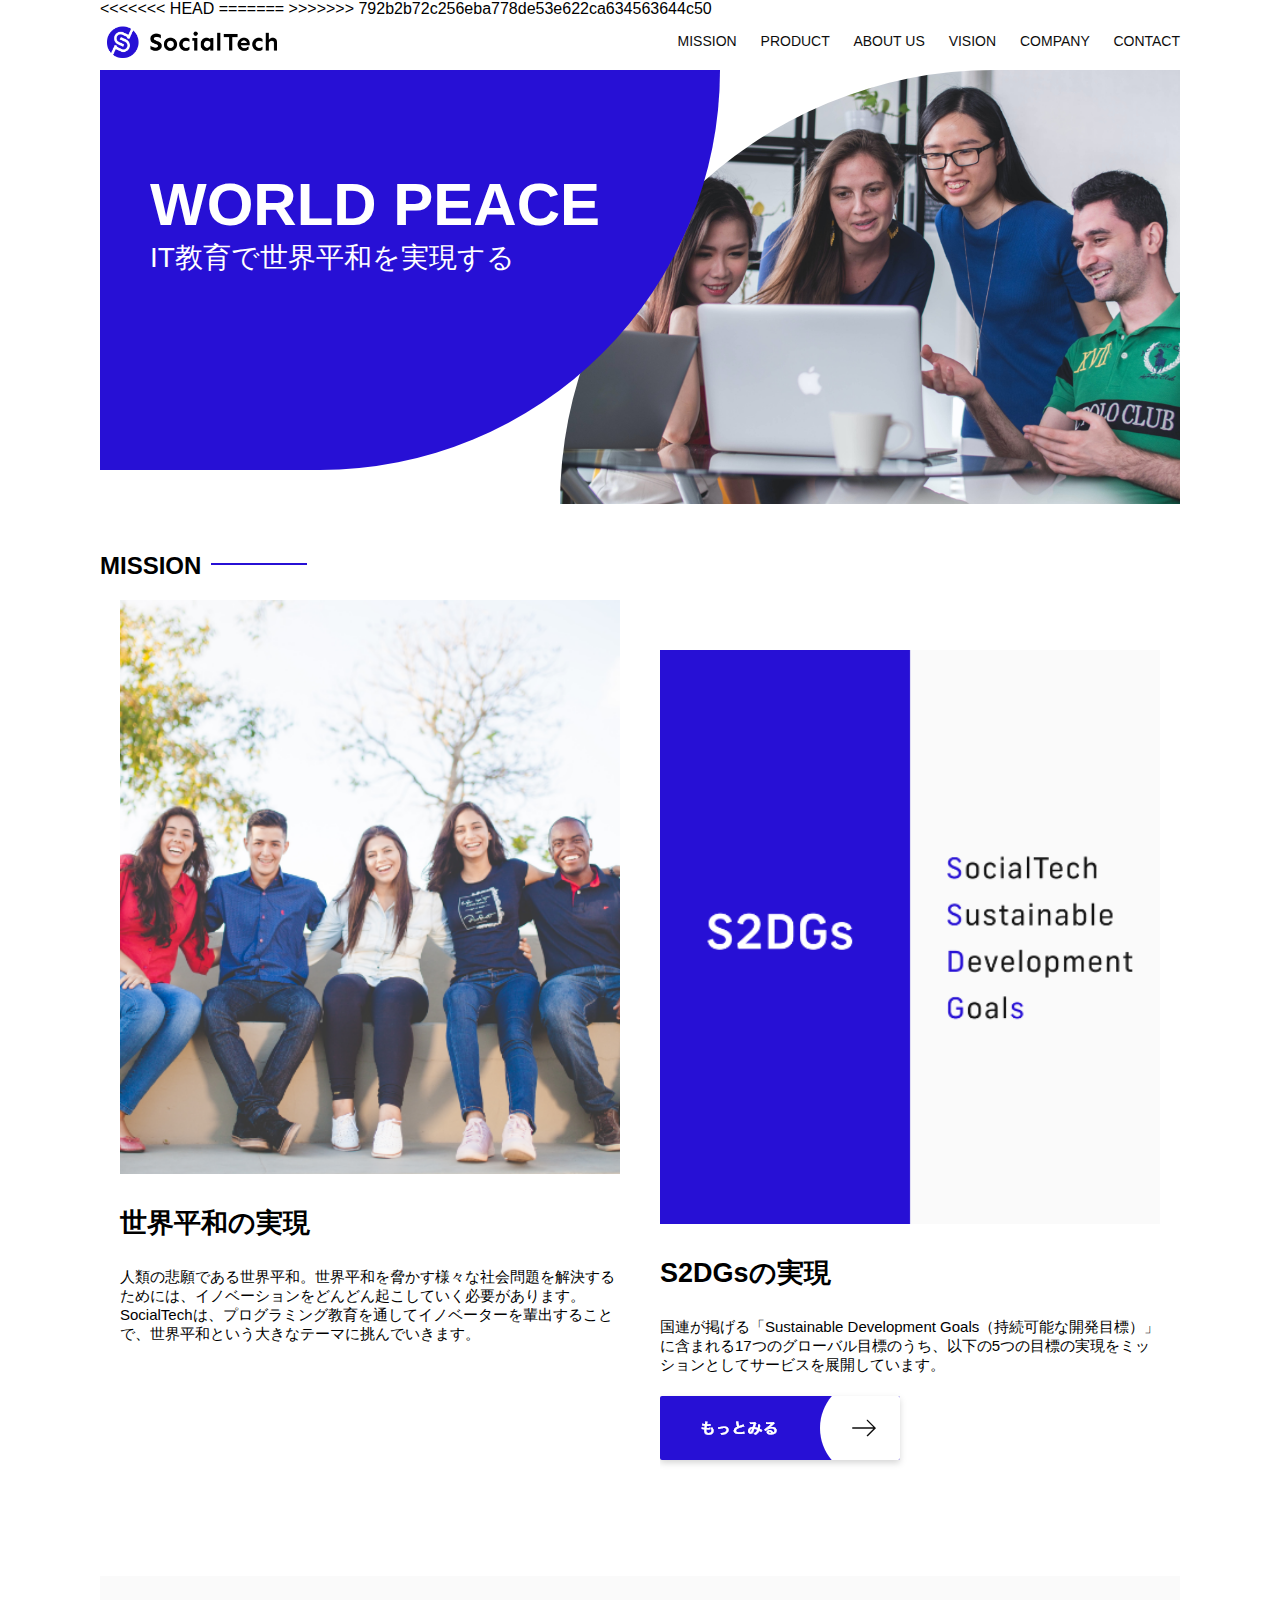
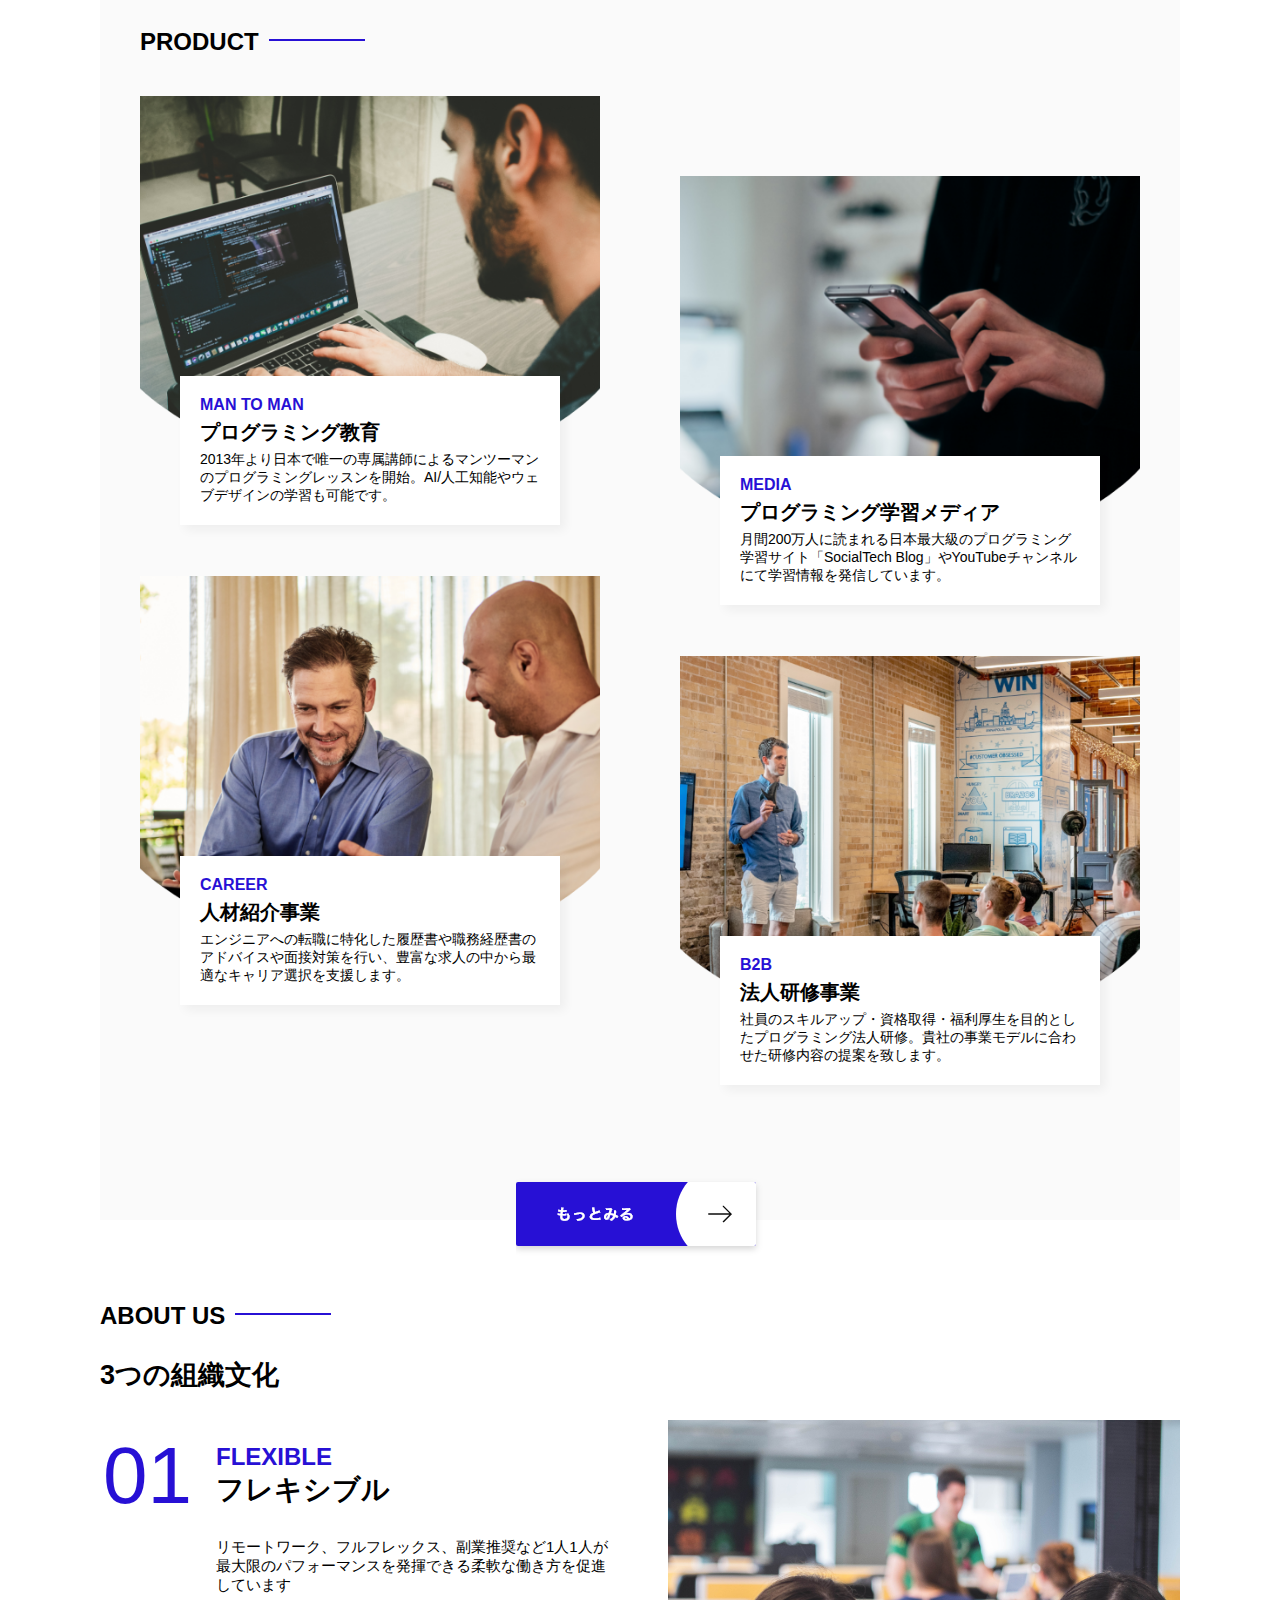
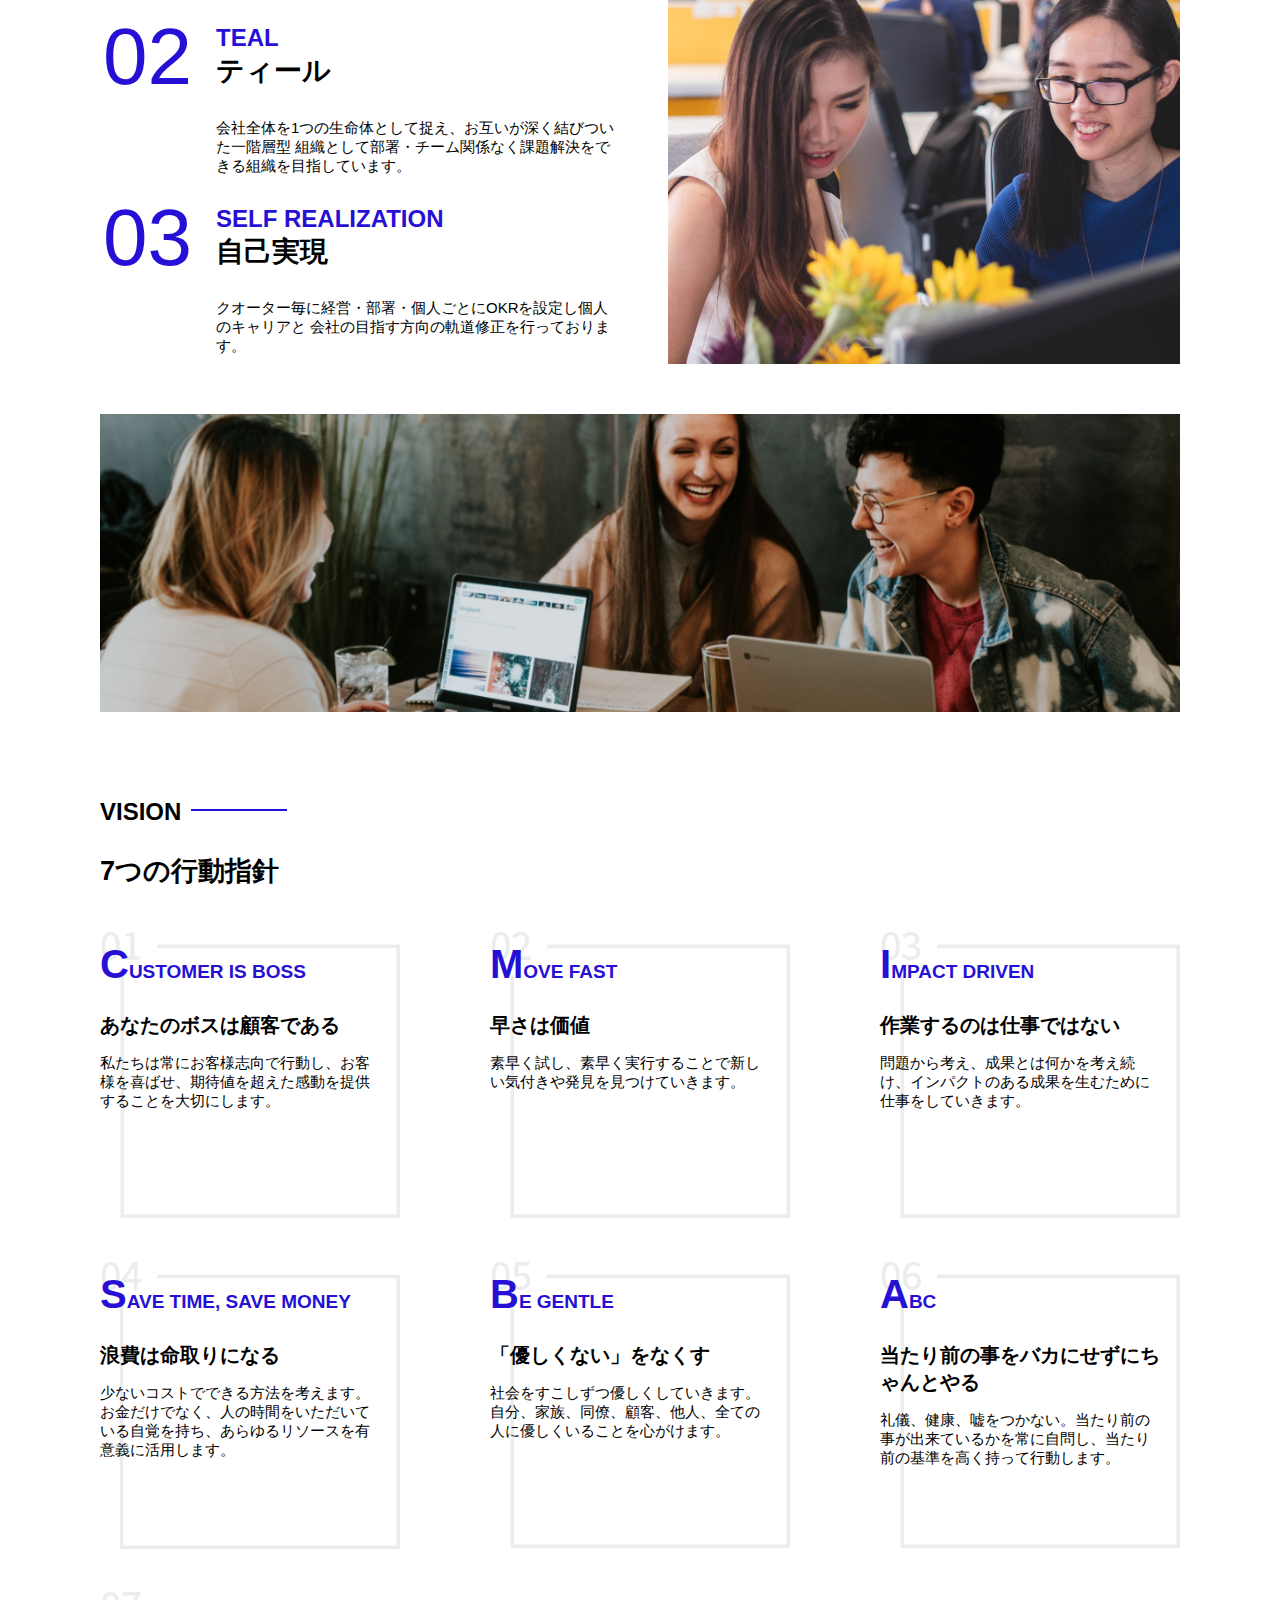
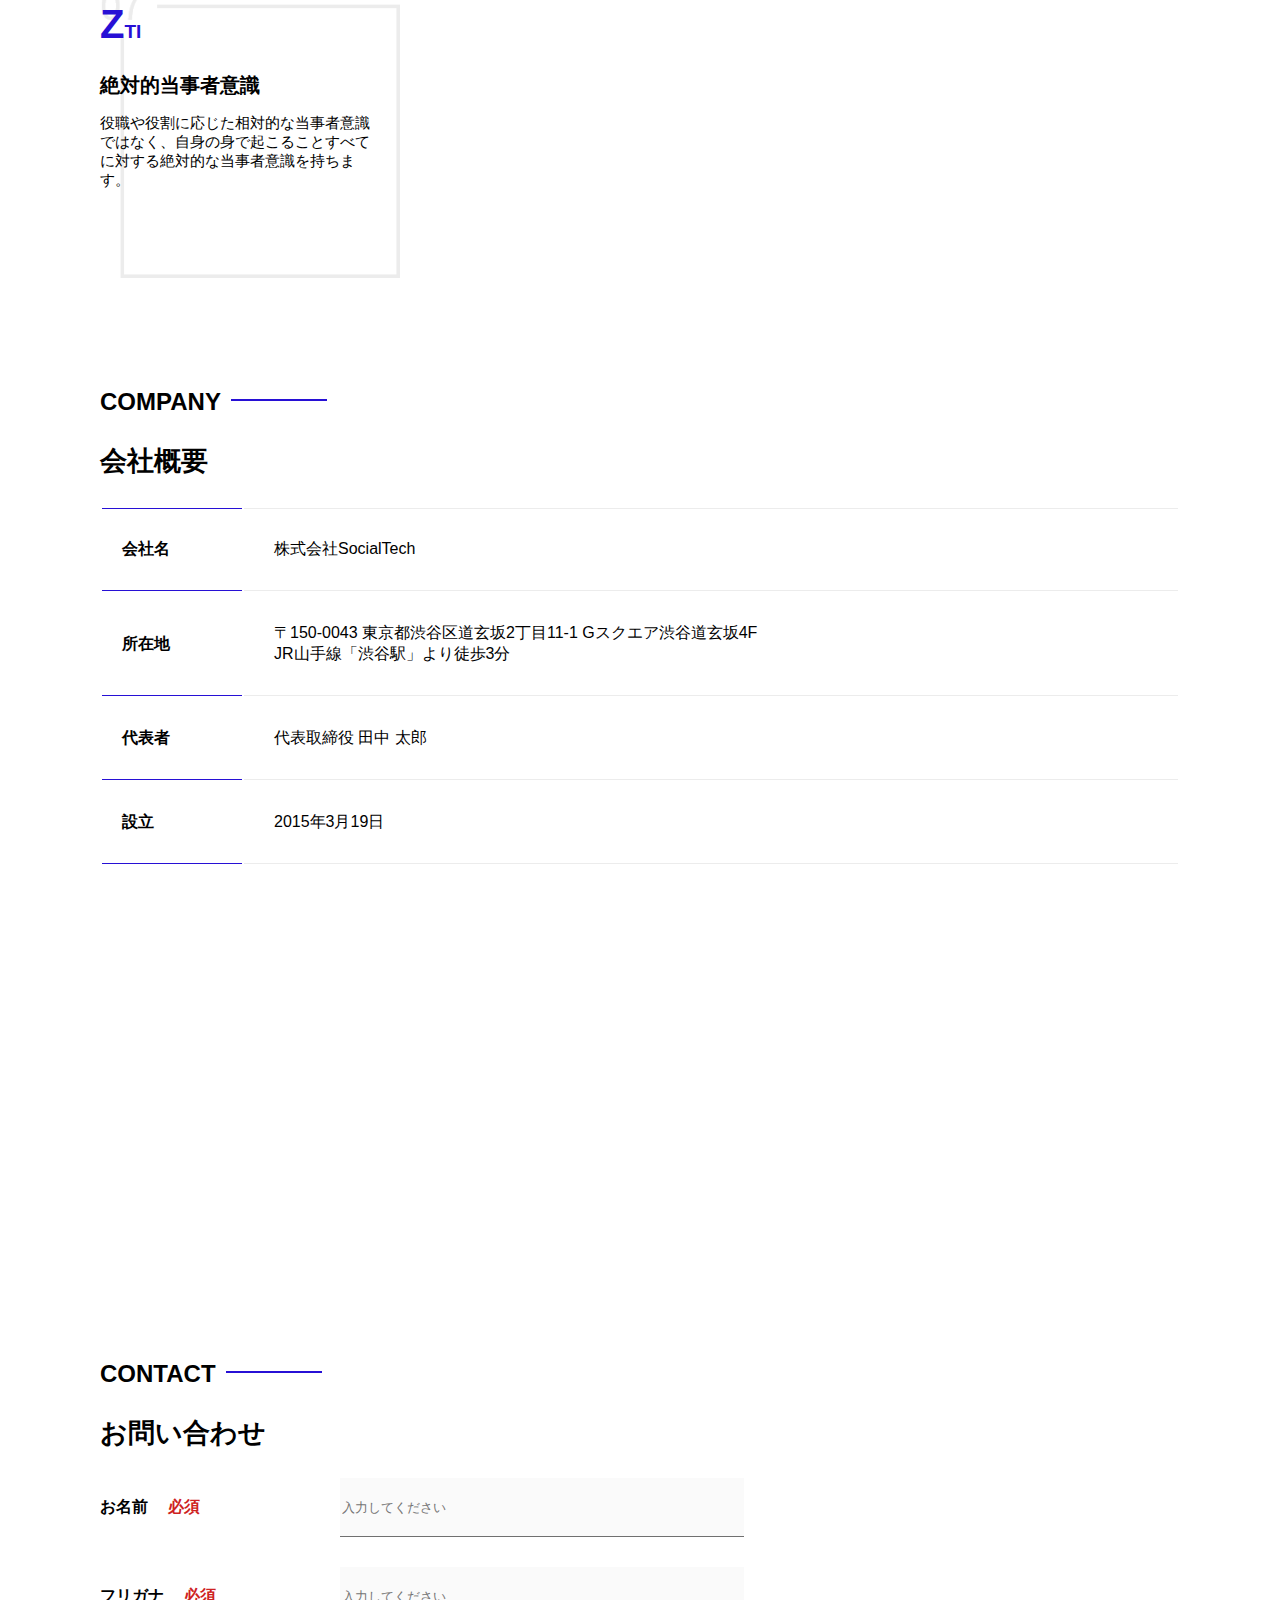
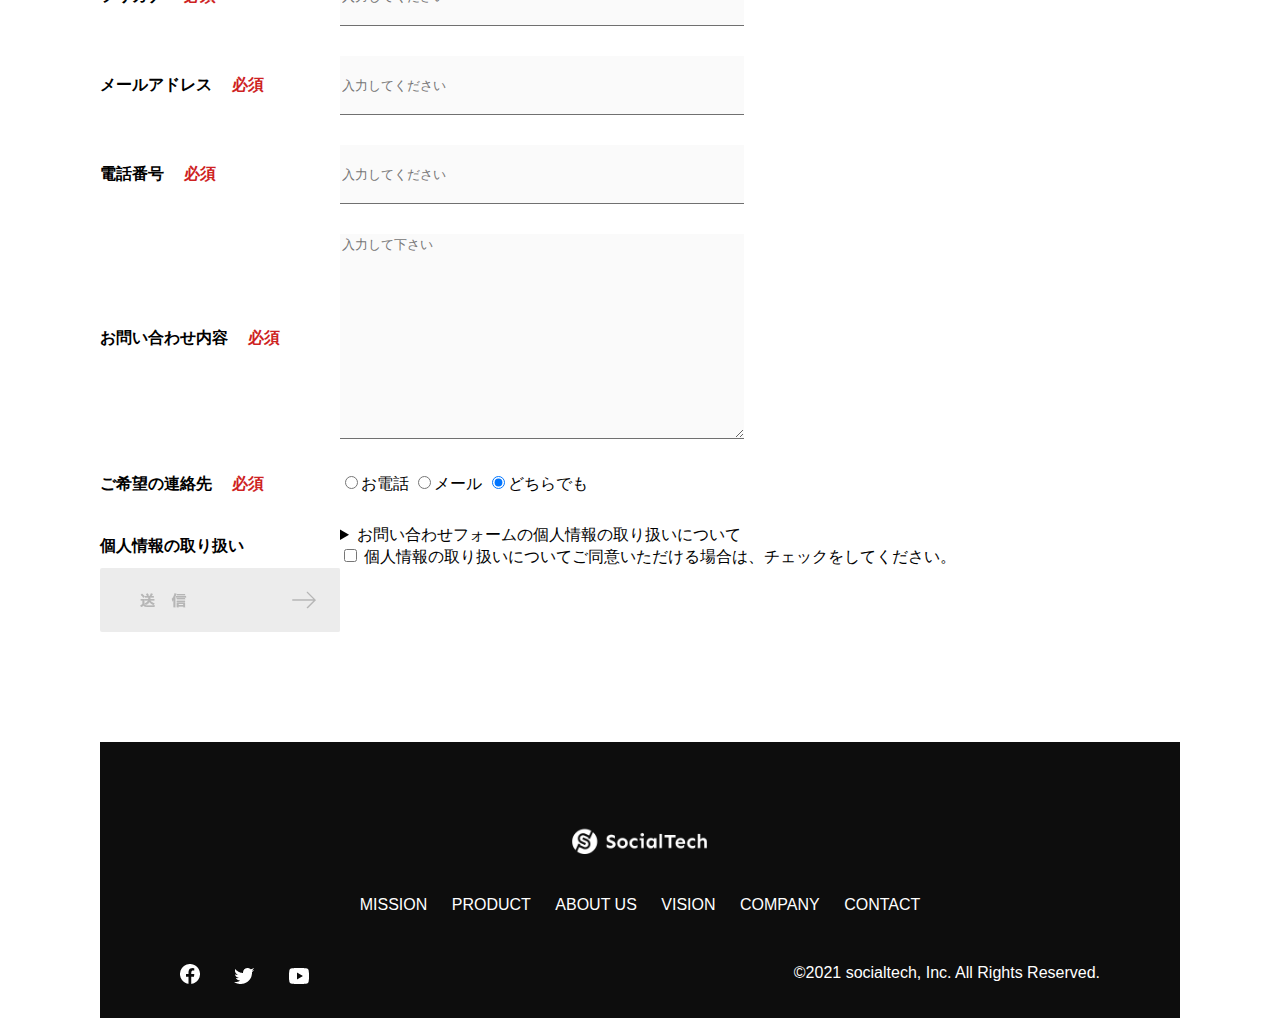
==== commit ca3c1158: "3回目" ====
--- a/index.html
+++ b/index.html
@@ -5,6 +5,16 @@
     <meta name="description" content="SocialTechが目指す5つの目標（S2DGs）を紹介します">
     <meta charset="UTF-8">
     <meta name="viewport" content="width=device-width, initial-scale=1.0">
+<<<<<<< HEAD
+    <meta name="twitter:card" content="summary_large_image" />
+=======
+    <meta name="twitter:card" content="summary" />
+>>>>>>> 792b2b72c256eba778de53e622ca634563644c50
+    <meta name="twitter:site" content="@stock_stock_Apr" />
+    <meta property="og:url" content="https://ebichiriudon.github.io/socialtech/" />
+    <meta property="og:title" content="Test だよ" />
+    <meta property="og:description" content="これはテストで、要約を表示する予定です" />
+    <meta property="og:image" content="https://ebichiriudon.github.io/socialtech/images/logo.png" />
     <link rel="stylesheet" href="style.css"> 
     <style>
       img:not([alt]) {
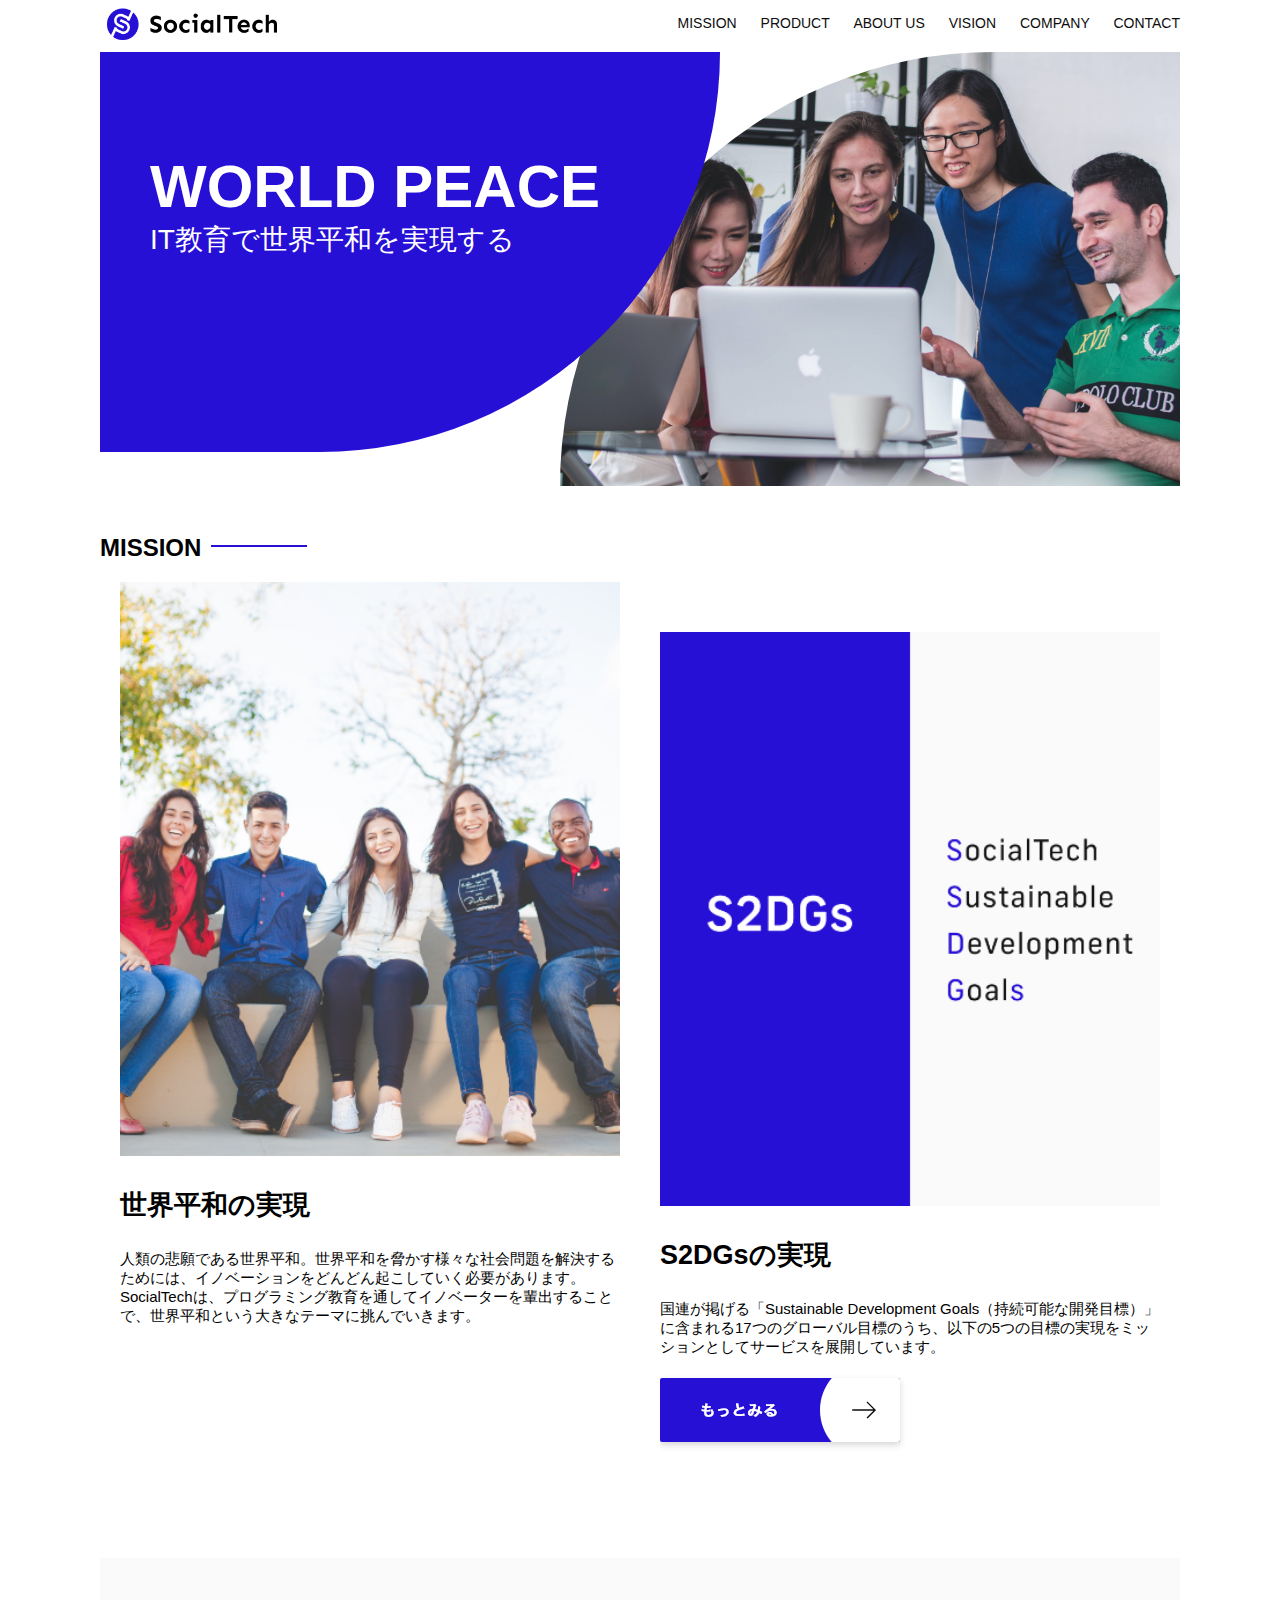
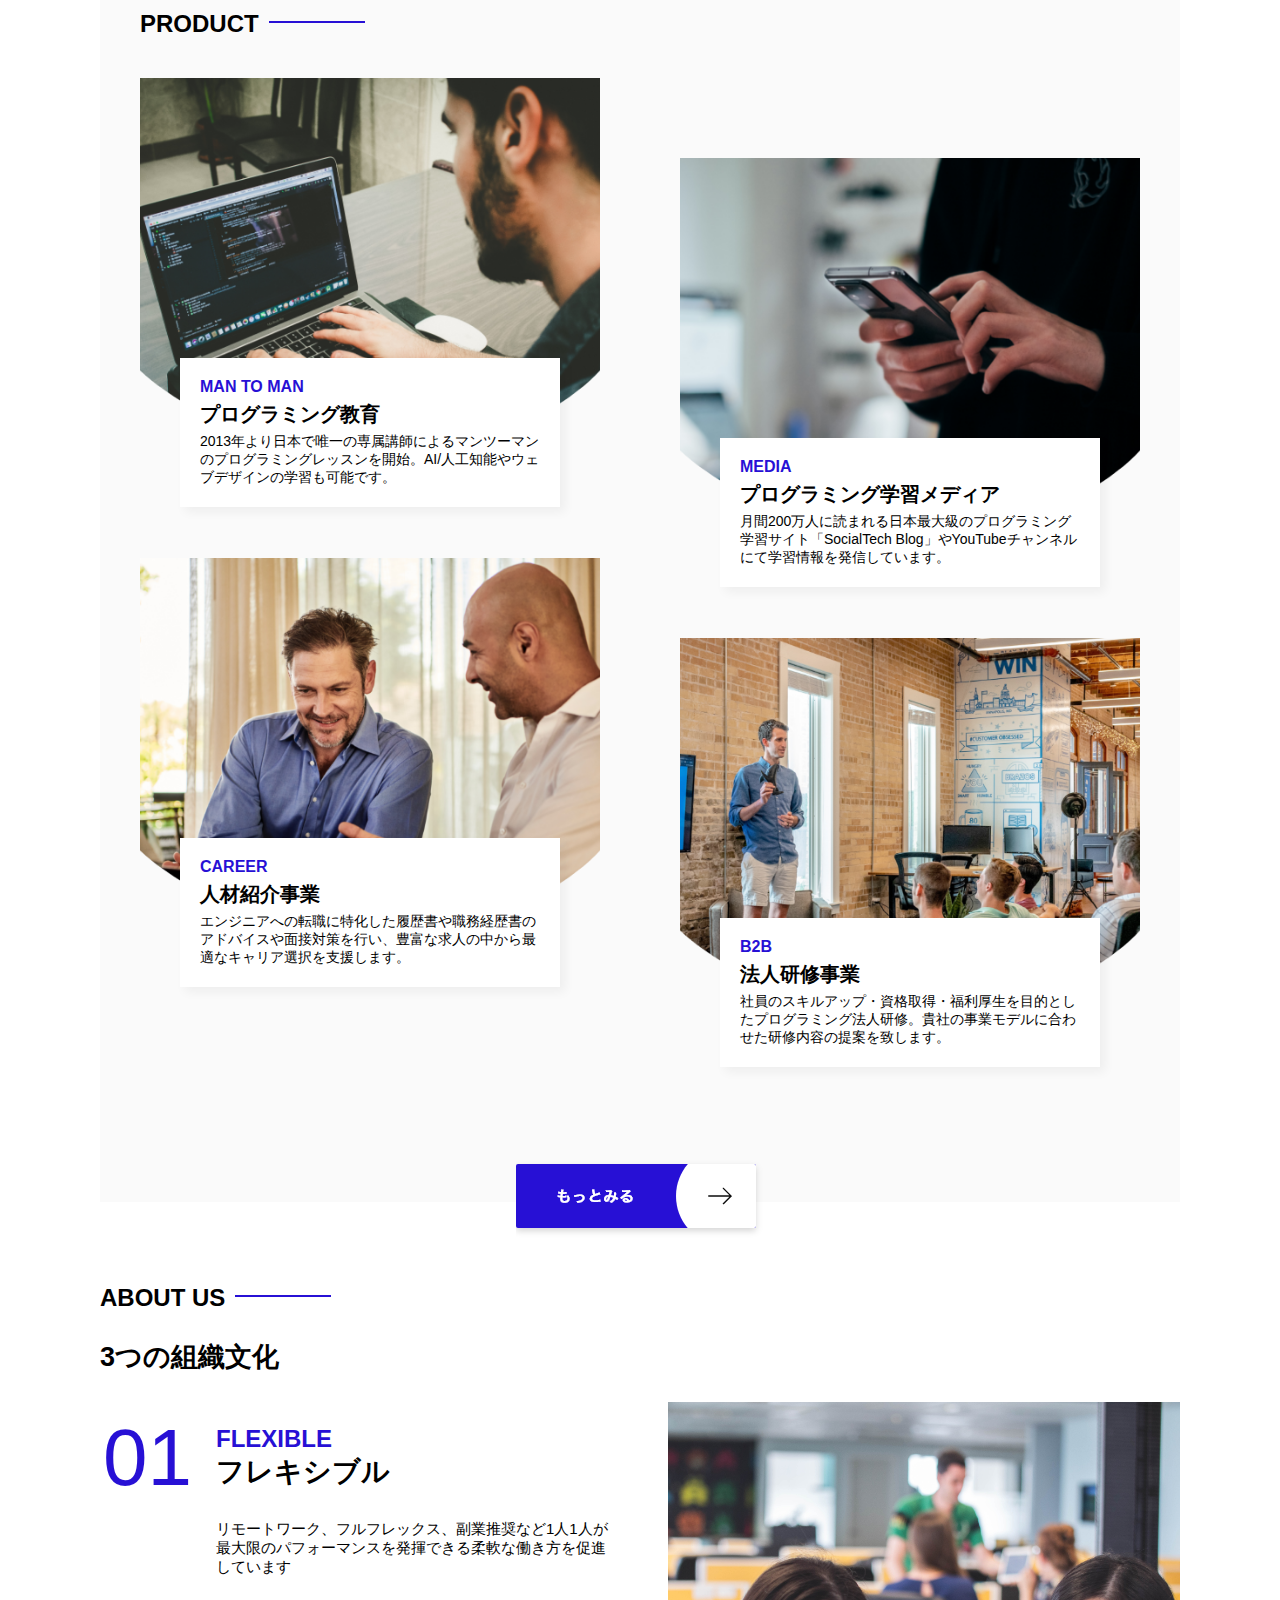
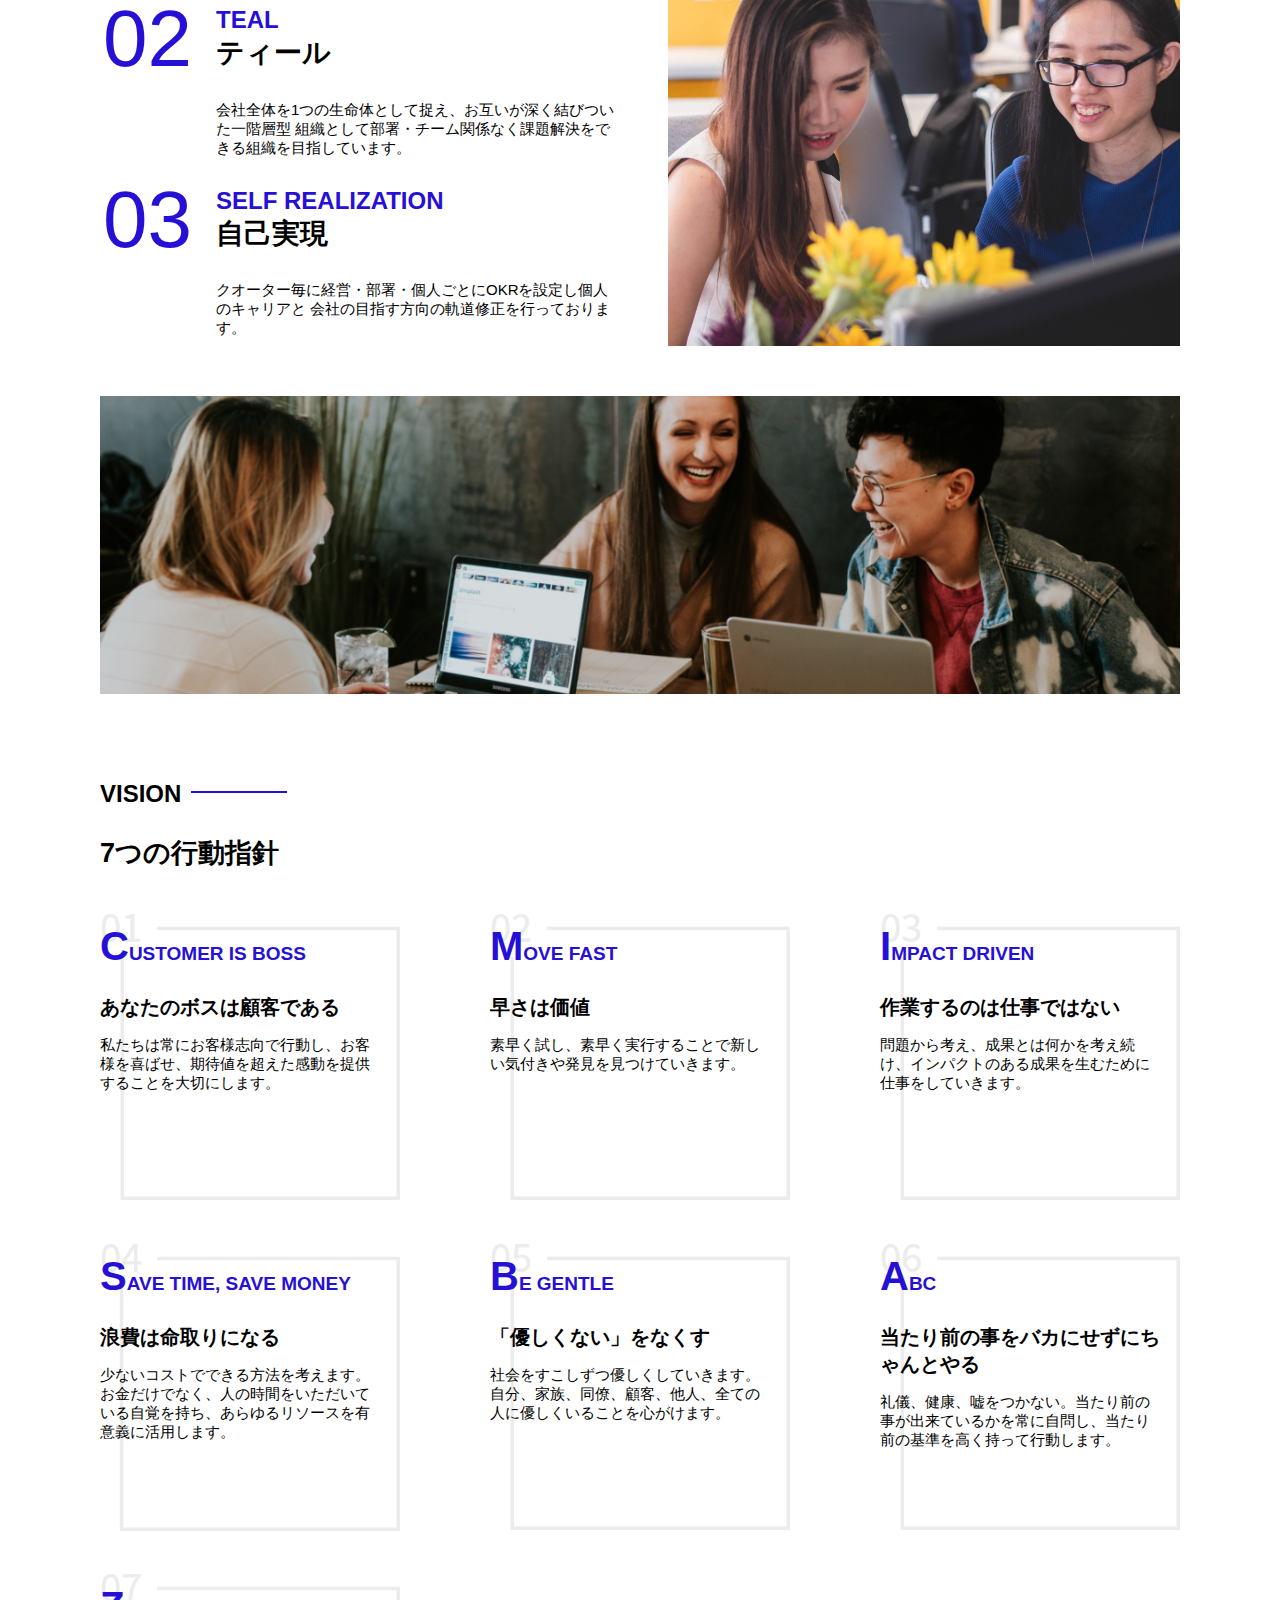
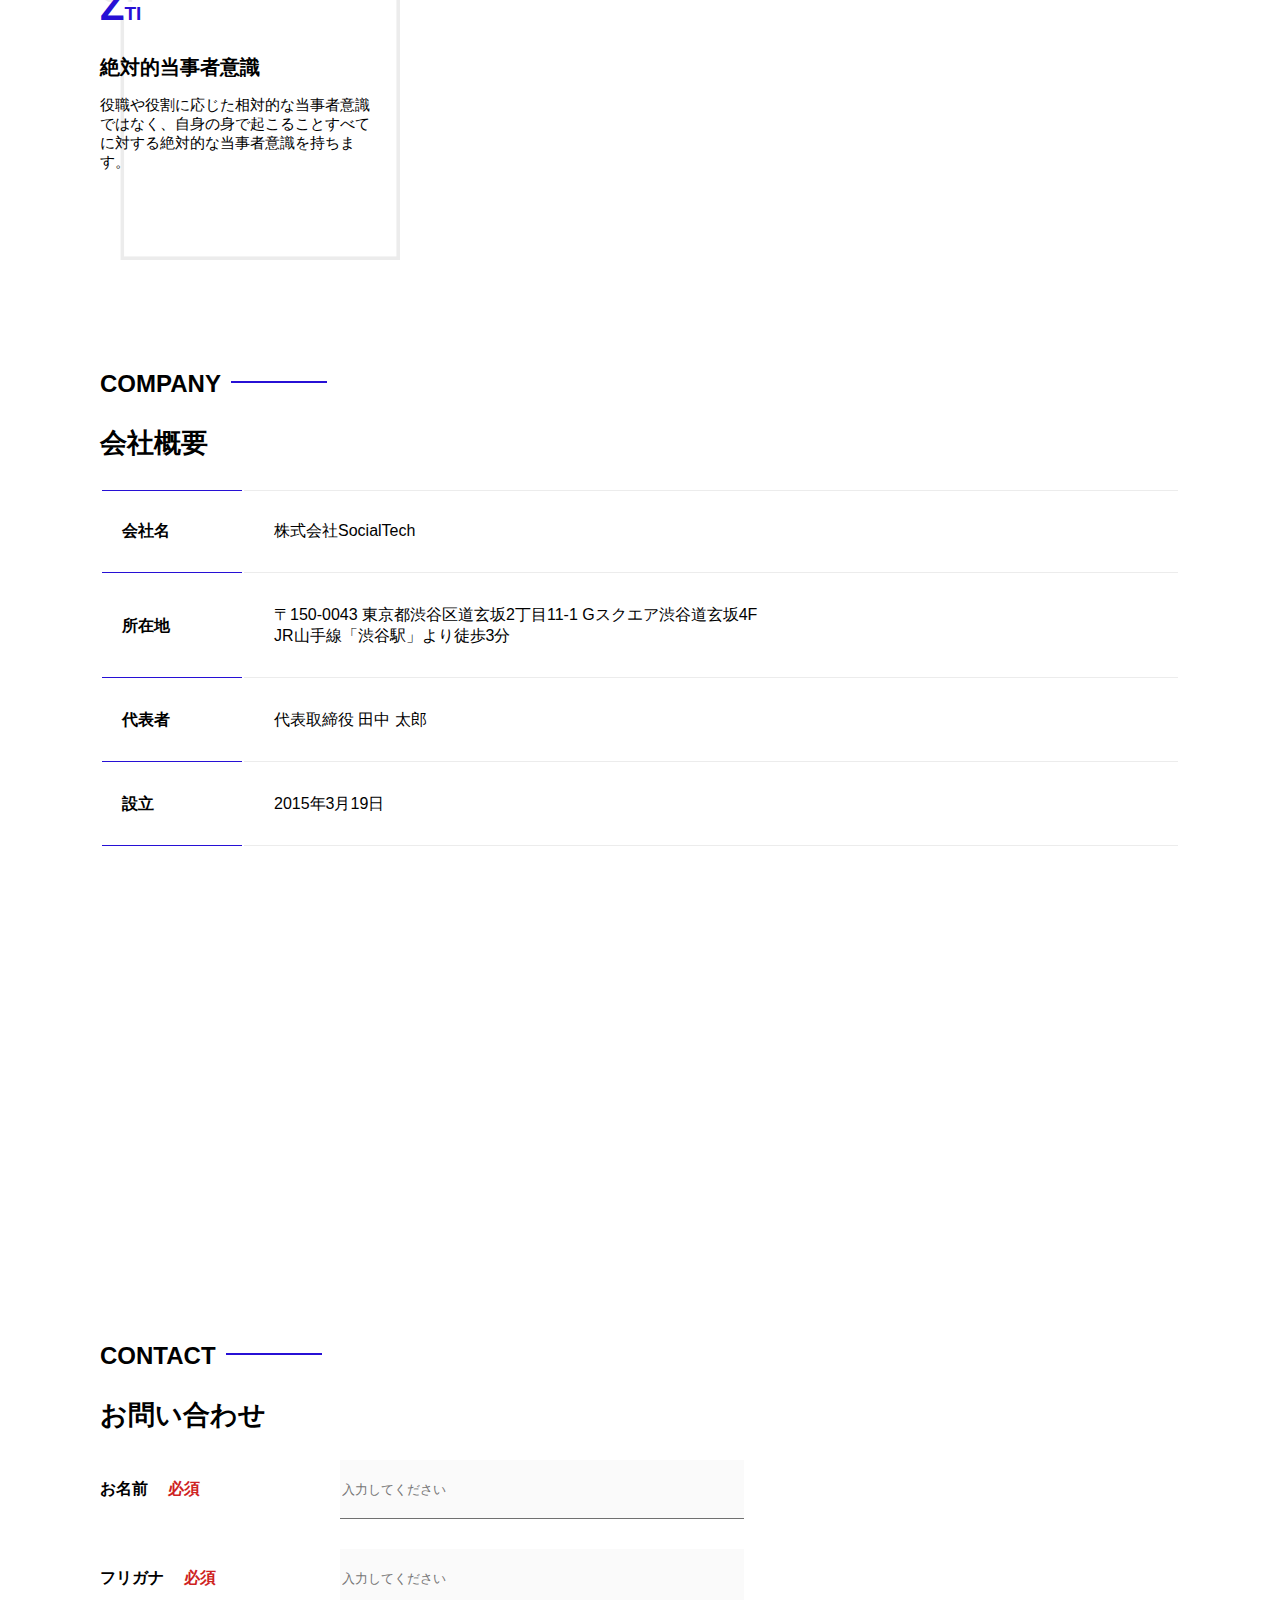
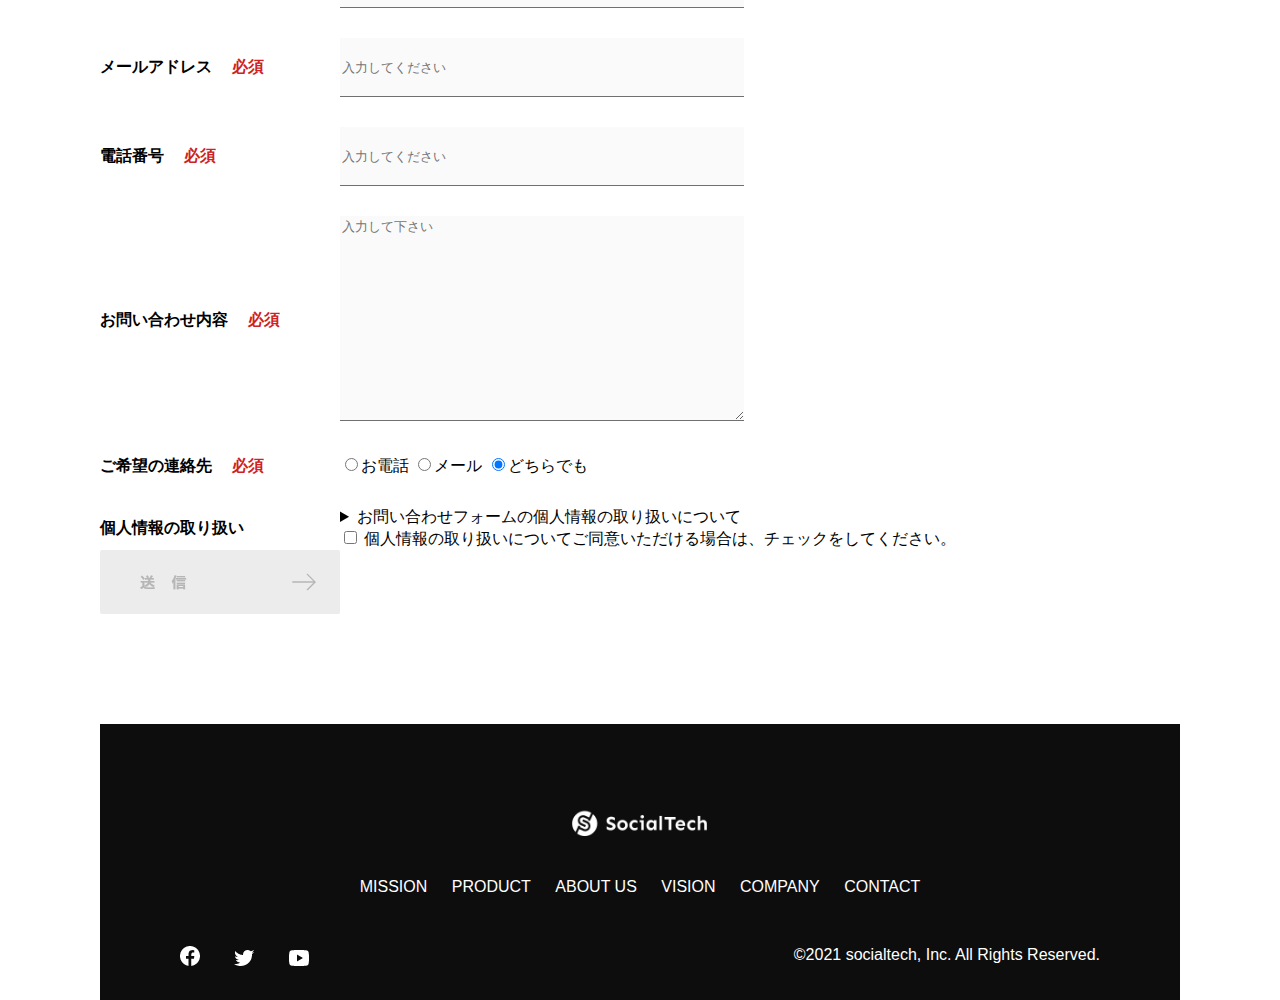
==== commit f4be9bb1: "４回目" ====
--- a/index.html
+++ b/index.html
@@ -5,11 +5,8 @@
     <meta name="description" content="SocialTechが目指す5つの目標（S2DGs）を紹介します">
     <meta charset="UTF-8">
     <meta name="viewport" content="width=device-width, initial-scale=1.0">
-<<<<<<< HEAD
     <meta name="twitter:card" content="summary_large_image" />
-=======
     <meta name="twitter:card" content="summary" />
->>>>>>> 792b2b72c256eba778de53e622ca634563644c50
     <meta name="twitter:site" content="@stock_stock_Apr" />
     <meta property="og:url" content="https://ebichiriudon.github.io/socialtech/" />
     <meta property="og:title" content="Test だよ" />
